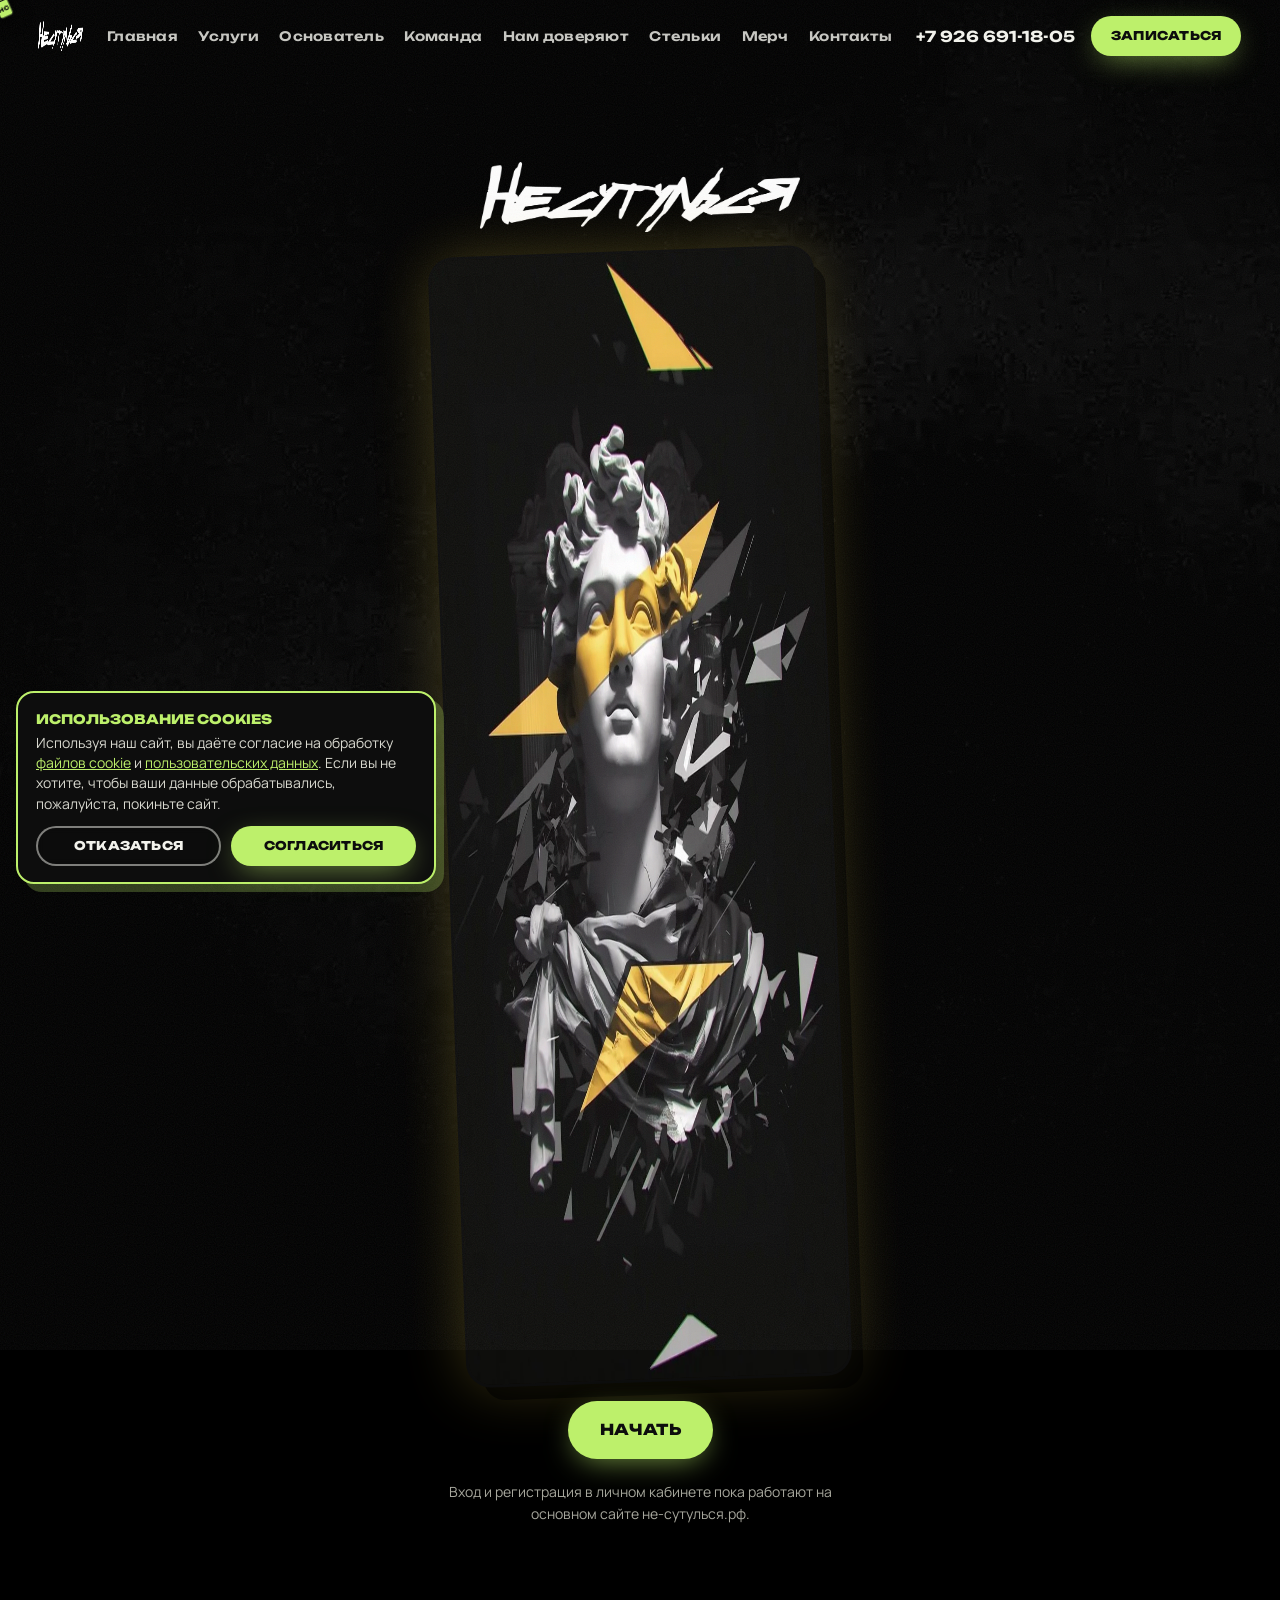
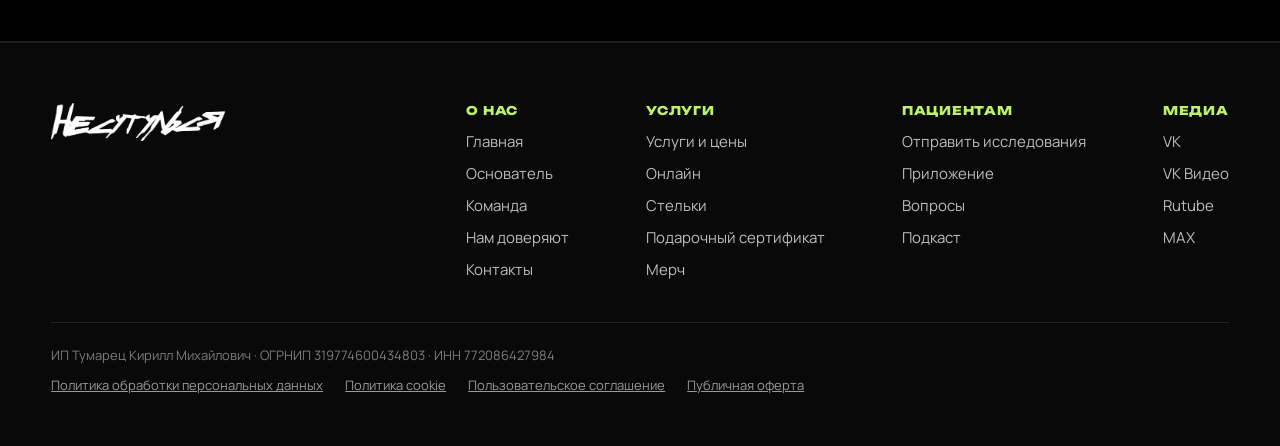
==== application/index.html @ 3bf16eb1 "Многостраничный сайт: услуги, основатель, нам доверяют, стельки, мерч, пациентам, приложение, юр. до" ====
<!doctype html>
<html lang="ru">
<head>
<meta charset="utf-8">
<meta name="viewport" content="width=device-width, initial-scale=1, viewport-fit=cover">
<title>Приложение «НеСутулься»</title>
<meta name="description" content="Приложение и личный кабинет пациента «НеСутулься».">
<meta name="theme-color" content="#0d0d0d">
<link rel="canonical" href="https://usupovsdadm-dotcom.github.io/nesutulsya/application/">
<meta property="og:type" content="website">
<meta property="og:locale" content="ru_RU">
<meta property="og:site_name" content="НеСутулься">
<meta property="og:title" content="Приложение «НеСутулься»">
<meta property="og:description" content="Приложение и личный кабинет пациента «НеСутулься».">
<meta property="og:url" content="https://usupovsdadm-dotcom.github.io/nesutulsya/application/">
<meta property="og:image" content="https://usupovsdadm-dotcom.github.io/nesutulsya/assets/og-image.jpg">
<meta property="og:image:width" content="1200">
<meta property="og:image:height" content="630">
<meta name="twitter:card" content="summary_large_image">
<link rel="icon" href="../assets/favicon.ico" sizes="any">
<link rel="icon" type="image/png" sizes="32x32" href="../assets/favicon-32.png">
<link rel="apple-touch-icon" href="../assets/apple-touch-icon.png">
<link rel="preload" href="../assets/fonts/wetpaint.woff2" as="font" type="font/woff2" crossorigin>
<link rel="preload" href="../assets/fonts/unbounded.woff2" as="font" type="font/woff2" crossorigin>
<link rel="preload" href="../assets/fonts/manrope.woff2" as="font" type="font/woff2" crossorigin>
<link rel="stylesheet" href="../css/style.css?v=3">
</head>
<body>
<a class="skip" href="#main">К содержимому</a>
<canvas id="sprayCursor" class="spray-canvas" aria-hidden="true"></canvas>
<div class="can-cursor" id="canCursor" aria-hidden="true"><svg viewBox="0 0 40 64"><rect x="9" y="16" width="22" height="44" rx="5" fill="#bdf06b" stroke="#0d0d0d" stroke-width="2"/><rect x="13" y="8" width="14" height="10" rx="2" fill="#f2f2ec" stroke="#0d0d0d" stroke-width="2"/><rect x="17" y="2" width="6" height="7" rx="1" fill="#ff2d8a" stroke="#0d0d0d" stroke-width="2"/><path d="M9 34h22" stroke="#0d0d0d" stroke-width="2"/><text x="20" y="50" font-size="9" text-anchor="middle" font-family="Unbounded,sans-serif" font-weight="800" fill="#0d0d0d">НС</text></svg></div>
<div class="progress" aria-hidden="true"><i id="progressBar"></i></div>

<!-- @hdr -->
<header class="hdr" id="hdr">
  <a class="hdr__logo" href="../" aria-label="НеСутулься — на главную"><img src="../assets/img/logo.webp" alt="НеСутулься" width="900" height="197"></a>
  <nav class="hdr__nav" aria-label="Разделы сайта">
    <a href="../">Главная</a><a href="../shop/">Услуги</a><a href="../founder/">Основатель</a><a href="../#team">Команда</a><a href="../friends/">Нам доверяют</a><a href="../orto/">Стельки</a><a href="../store/">Мерч</a><a href="../#contacts">Контакты</a>
  </nav>
  <div class="hdr__right">
    <span class="status" data-status><i></i><span>10:00–21:00 МСК</span></span>
    <a class="hdr__phone" href="tel:+79266911805">+7 926 691-18-05</a>
    <a class="btn btn--sm btn--lime magnetic" href="../#zapis">Записаться</a>
    <button class="burger" id="burger" aria-label="Меню" aria-expanded="false" aria-controls="mnav"><span></span><span></span><span></span></button>
  </div>
</header>

<div class="mnav" id="mnav" aria-hidden="true">
  <nav aria-label="Меню">
    <a href="../">Главная</a><a href="../shop/">Услуги</a><a href="../founder/">Основатель</a><a href="../#team">Команда</a><a href="../friends/">Нам доверяют</a><a href="../orto/">Стельки</a><a href="../store/">Мерч</a><a href="../#contacts">Контакты</a><a href="../#zapis">Запись · 5&nbsp;000&nbsp;₽</a>
  </nav>
  <div class="mnav__foot"><a href="tel:+79266911805">+7 926 691-18-05</a><span data-status class="status"><i></i><span>10:00–21:00 МСК</span></span></div>
</div>
<!-- /@hdr -->

<main id="main">
<section class="phero" id="top" style="min-height:100svh;display:grid;place-items:center">
  <div class="phero__wall" data-speed="0.2" aria-hidden="true"></div>
  <div class="phero__inner appstart">
    <h1 class="sr-only" style="position:absolute;left:-9999px">Приложение «НеСутулься»</h1>
    <img class="appstart__logo reveal" src="../assets/img/logo.webp" alt="НеСутулься" width="900" height="197">
    <div class="appstart__img reveal"><img src="../assets/img/app/start.webp" alt="Приложение «НеСутулься»" width="900" height="1125"></div>
    <a class="btn btn--lime btn--xl magnetic reveal" href="https://xn----itbtfwbfhb5g8a.xn--p1ai/account-1" target="_blank" rel="noopener"><span>НАЧАТЬ</span></a>
    <p class="reveal" style="color:var(--mute);font-size:14px;max-width:420px;margin:0">Вход и регистрация в личном кабинете пока работают на основном сайте не-сутулься.рф.</p>
  </div>
</section>
</main>

<!-- @ftr -->
<footer class="ftr">
  <div class="ftr__top">
    <img class="ftr__logo" src="../assets/img/logo.webp" alt="НеСутулься" width="900" height="197" loading="lazy">
    <nav class="ftr__nav" aria-label="Карта сайта">
      <div><b>О нас</b><a href="../">Главная</a><a href="../founder/">Основатель</a><a href="../#team">Команда</a><a href="../friends/">Нам доверяют</a><a href="../#contacts">Контакты</a></div>
      <div><b>Услуги</b><a href="../shop/">Услуги и цены</a><a href="../shop/#online">Онлайн</a><a href="../orto/">Стельки</a><a href="../shop/#cert">Подарочный сертификат</a><a href="../store/">Мерч</a></div>
      <div><b>Пациентам</b><a href="../patients/">Отправить исследования</a><a href="../application/">Приложение</a><a href="../#faq">Вопросы</a><a href="https://music.yandex.ru/album/21096211/track/100491307" target="_blank" rel="noopener">Подкаст</a></div>
      <div><b>Медиа</b><a href="https://vk.com/nesutulsyamsk" target="_blank" rel="noopener">VK</a><a href="https://vkvideo.ru/@club231053786" target="_blank" rel="noopener">VK Видео</a><a href="https://rutube.ru/channel/27963576/" target="_blank" rel="noopener">Rutube</a><a href="https://max.ru/id772086427984_biz" target="_blank" rel="noopener">MAX</a></div>
    </nav>
  </div>
  <div class="ftr__bottom">
    <p>ИП Тумарец Кирилл Михайлович · ОГРНИП 319774600434803 · ИНН 772086427984</p>
    <p class="ftr__legal"><a href="../privacy/">Политика обработки персональных данных</a><a href="../cookie/">Политика cookie</a><a href="../ps/">Пользовательское соглашение</a><a href="../oferta/">Публичная оферта</a></p>
  </div>
</footer>

<nav class="mbar" aria-label="Быстрые действия">
  <a href="tel:+79266911805"><svg viewBox="0 0 24 24" aria-hidden="true"><path d="M6.6 10.8a15.1 15.1 0 0 0 6.6 6.6l2.2-2.2c.3-.3.7-.4 1-.2 1.1.4 2.3.6 3.6.6.6 0 1 .4 1 1V20c0 .6-.4 1-1 1A17 17 0 0 1 3 4c0-.6.4-1 1-1h3.5c.6 0 1 .4 1 1 0 1.3.2 2.5.6 3.6.1.3 0 .7-.2 1z"/></svg>Позвонить</a>
  <a href="../#zapis" class="mbar__main">Записаться</a>
  <a href="https://vk.com/nesutulsyamsk" target="_blank" rel="noopener"><svg aria-hidden="true" viewBox="0 0 24 24"><path d="M12.8 17.5C6.6 17.5 3.1 13.3 3 6.3h3.1c.1 5.1 2.3 7.3 4.1 7.7V6.3h2.9v4.4c1.8-.2 3.6-2.2 4.3-4.4h2.9c-.5 2.7-2.5 4.7-3.9 5.5 1.4.7 3.7 2.4 4.5 5.7h-3.2c-.7-2.2-2.4-3.9-4.6-4.1v4.1h-.3z"/></svg>Написать</a>
</nav>

<div class="cookie" id="cookie" role="dialog" aria-label="Использование cookies" hidden>
  <b>Использование cookies</b>
  <p>Используя наш сайт, вы даёте согласие на обработку <a href="../cookie/">файлов cookie</a> и <a href="../privacy/">пользовательских данных</a>. Если вы не хотите, чтобы ваши данные обрабатывались, пожалуйста, покиньте сайт.</p>
  <div class="cookie__btns"><button class="btn btn--ghost" type="button" data-cookie="no">Отказаться</button><button class="btn btn--lime" type="button" data-cookie="yes"><span>Согласиться</span></button></div>
</div>

<div class="lightbox" id="lightbox" hidden><button class="lightbox__x" aria-label="Закрыть">×</button><img alt=""></div>
<!-- /@ftr -->

<script src="../js/main.js?v=3" defer></script>
</body>
</html>
---- css/style.css ----
/* ===== НеСутулься — graffiti / street-art ===== */
@font-face{font-family:"Spray";src:url(../assets/fonts/spray.woff2) format("woff2");font-display:swap}
@font-face{font-family:"WetPaint";src:url(../assets/fonts/wetpaint.woff2) format("woff2");font-display:swap}
@font-face{font-family:"Glitch";src:url(../assets/fonts/glitch.woff2) format("woff2");font-display:swap}
@font-face{font-family:"MonoOne";src:url(../assets/fonts/monoone.woff2) format("woff2");font-display:swap}
@font-face{font-family:"Caveat";src:url(../assets/fonts/caveat.woff2) format("woff2");font-weight:400 700;font-display:swap}
@font-face{font-family:"Unbounded";src:url(../assets/fonts/unbounded.woff2) format("woff2");font-weight:200 900;font-display:swap}
@font-face{font-family:"Manrope";src:url(../assets/fonts/manrope.woff2) format("woff2");font-weight:200 800;font-display:swap}

:root{
  --bg:#0d0d0d;--bg2:#141414;--ink:#f2f2ec;--mute:#a7a79d;
  --lime:#bdf06b;--salad:#bee2aa;--pink:#ff2d8a;--yellow:#ffe14d;--cyan:#38f5ff;
  --hdr:72px;--r:14px;
  --ease:cubic-bezier(.2,.8,.2,1);--spring:cubic-bezier(.34,1.56,.64,1);
}
*,*::before,*::after{box-sizing:border-box}
html{scroll-behavior:smooth;-webkit-text-size-adjust:100%}
body{margin:0;background:var(--bg);color:var(--ink);font:400 17px/1.6 Manrope,system-ui,sans-serif;overflow-x:hidden;-webkit-font-smoothing:antialiased}
body.is-loading{overflow:hidden}
img,video,svg{display:block;max-width:100%}
a{color:inherit}
button{font:inherit;color:inherit}
::selection{background:var(--lime);color:#000}
.skip{position:absolute;left:-999px;top:8px;z-index:200;background:var(--lime);color:#000;padding:8px 14px;border-radius:8px}
.skip:focus{left:8px}
:focus-visible{outline:3px solid var(--pink);outline-offset:3px}
main,footer{position:relative}
/* grain overlay */
body::after{content:"";position:fixed;inset:-50%;z-index:90;pointer-events:none;opacity:.07;
  background-image:url("data:image/svg+xml,%3Csvg xmlns='http://www.w3.org/2000/svg' width='160' height='160'%3E%3Cfilter id='n'%3E%3CfeTurbulence type='fractalNoise' baseFrequency='.9' numOctaves='2' stitchTiles='stitch'/%3E%3C/filter%3E%3Crect width='100%25' height='100%25' filter='url(%23n)'/%3E%3C/svg%3E");
  animation:grain 1s steps(4) infinite}
@keyframes grain{0%{transform:translate(0,0)}25%{transform:translate(-3%,2%)}50%{transform:translate(2%,-3%)}75%{transform:translate(-2%,-1%)}100%{transform:translate(1%,3%)}}

/* ===== PRELOADER ===== */
.preloader{position:fixed;inset:0;z-index:300;background:#0a0a0a url(../assets/tex/concrete.webp) center/cover;display:grid;place-items:center;
  clip-path:polygon(0 0,100% 0,100% 100%,0 100%);transition:clip-path 1s var(--ease)}
.preloader::before{content:"";position:absolute;inset:0;background:rgba(0,0,0,.55)}
.preloader__logo{position:relative;width:min(640px,82vw);height:auto;overflow:visible;filter:drop-shadow(0 0 18px rgba(189,240,107,.45))}
#sprayPath{stroke-dasharray:1;stroke-dashoffset:1;animation:sprayDraw 1.5s .25s cubic-bezier(.6,.1,.4,1) forwards}
@keyframes sprayDraw{to{stroke-dashoffset:0}}
.preloader__fx{position:absolute;inset:0;width:100%;height:100%}
.preloader__hint{position:absolute;bottom:12vh;left:0;right:0;text-align:center;font:600 22px Caveat,cursive;color:var(--lime);opacity:.8;letter-spacing:.04em}
.preloader.is-done{clip-path:polygon(0 0,100% 0,100% 0,0 0);pointer-events:none}
.preloader.is-done .preloader__logo{transform:translateY(-30px);opacity:0;transition:.5s}

/* ===== CURSOR ===== */
.spray-canvas{position:fixed;inset:0;width:100vw;height:100vh;pointer-events:none;z-index:80;display:none}
.can-cursor{position:fixed;left:0;top:0;width:26px;height:42px;z-index:260;pointer-events:none;display:none;transform:translate(-50%,-50%);transition:transform .15s var(--ease)}
.can-cursor svg{width:100%;height:100%;transform:rotate(-24deg);filter:drop-shadow(0 4px 8px rgba(0,0,0,.6))}
.has-spray .spray-canvas,.has-spray .can-cursor{display:block}
.has-spray,.has-spray a,.has-spray button,.has-spray summary,.has-spray label{cursor:none}
.has-spray input,.has-spray textarea{cursor:text}
.can-cursor.is-hover svg{transform:rotate(-24deg) scale(1.35)}
.can-cursor.is-down svg{transform:rotate(-10deg) scale(.9)}

/* progress */
.progress{position:fixed;left:0;right:0;top:0;height:4px;z-index:120;pointer-events:none}
.progress i{display:block;height:100%;width:100%;transform-origin:0 50%;transform:scaleX(0);background:linear-gradient(90deg,var(--lime),var(--yellow),var(--pink));box-shadow:0 0 12px var(--lime)}

/* ===== HEADER ===== */
.hdr{position:fixed;left:0;right:0;top:0;z-index:110;height:var(--hdr);display:flex;align-items:center;gap:24px;padding:0 clamp(16px,3vw,40px);transition:background .35s,backdrop-filter .35s,transform .4s var(--ease)}
.hdr.is-scrolled{background:rgba(10,10,10,.78);backdrop-filter:blur(12px);-webkit-backdrop-filter:blur(12px);box-shadow:0 1px 0 rgba(189,240,107,.18)}
.hdr.is-hidden{transform:translateY(-100%)}
.hdr__logo img{height:30px;width:auto}
.hdr__nav{display:flex;gap:clamp(12px,1.6vw,26px);margin:0 auto;font:600 13px Unbounded,sans-serif;letter-spacing:.02em}
.hdr__nav a{text-decoration:none;opacity:.82;position:relative;padding:6px 0;white-space:nowrap}
.hdr__nav a::after{content:"";position:absolute;left:0;right:0;bottom:0;height:3px;background:var(--lime);border-radius:3px;transform:scaleX(0);transform-origin:left;transition:transform .35s var(--ease)}
.hdr__nav a:hover{opacity:1}.hdr__nav a:hover::after{transform:scaleX(1)}
.hdr__right{display:flex;align-items:center;gap:16px;margin-left:auto}
.hdr__phone{font:700 15px Unbounded,sans-serif;text-decoration:none;white-space:nowrap}
.status{display:inline-flex;align-items:center;gap:7px;font:500 12px Manrope,sans-serif;color:var(--mute);white-space:nowrap}
.status i{width:8px;height:8px;border-radius:50%;background:#666;flex:none}
.status.is-open{color:var(--lime)}
.status.is-open i{background:var(--lime);box-shadow:0 0 0 0 rgba(189,240,107,.7);animation:pulse 1.8s infinite}
@keyframes pulse{70%{box-shadow:0 0 0 9px rgba(189,240,107,0)}100%{box-shadow:0 0 0 0 rgba(189,240,107,0)}}
.burger{display:none;width:46px;height:46px;border:0;background:var(--lime);border-radius:12px;position:relative;z-index:2;padding:0}
.burger span{position:absolute;left:12px;right:12px;height:3px;background:#0d0d0d;border-radius:2px;transition:.35s var(--ease)}
.burger span:nth-child(1){top:15px}.burger span:nth-child(2){top:22px}.burger span:nth-child(3){top:29px}
.burger[aria-expanded="true"] span:nth-child(1){top:22px;transform:rotate(45deg)}
.burger[aria-expanded="true"] span:nth-child(2){opacity:0}
.burger[aria-expanded="true"] span:nth-child(3){top:22px;transform:rotate(-45deg)}
.mnav{position:fixed;inset:0;z-index:105;background:var(--lime) url(../assets/tex/concrete.webp) center/cover;background-blend-mode:multiply;color:#0d0d0d;
  clip-path:circle(0 at calc(100% - 40px) 36px);transition:clip-path .7s var(--ease);display:flex;flex-direction:column;justify-content:center;padding:90px 28px 40px;visibility:hidden}
.mnav.is-open{clip-path:circle(150% at calc(100% - 40px) 36px);visibility:visible}
.mnav nav{display:flex;flex-direction:column;gap:6px}
.mnav nav a{font:400 clamp(30px,9vw,46px)/1.15 WetPaint,sans-serif;text-decoration:none;opacity:0;transform:translateX(-30px);transition:.5s var(--ease)}
.mnav.is-open nav a{opacity:1;transform:none}
.mnav.is-open nav a:nth-child(2){transition-delay:.05s}.mnav.is-open nav a:nth-child(3){transition-delay:.1s}.mnav.is-open nav a:nth-child(4){transition-delay:.15s}.mnav.is-open nav a:nth-child(5){transition-delay:.2s}.mnav.is-open nav a:nth-child(6){transition-delay:.25s}.mnav.is-open nav a:nth-child(7){transition-delay:.3s}.mnav.is-open nav a:nth-child(8){transition-delay:.35s}
.mnav__foot{margin-top:28px;display:flex;flex-direction:column;gap:8px;font:700 20px Unbounded,sans-serif}
.mnav__foot a{text-decoration:none}
.mnav .status{color:#0d0d0d}.mnav .status.is-open i{background:#0d0d0d}

/* ===== BUTTONS ===== */
.btn{--bx:0px;--by:0px;position:relative;display:inline-flex;align-items:center;justify-content:center;gap:10px;min-height:48px;padding:12px 24px;border-radius:999px;border:2px solid transparent;
  font:800 14px/1.1 Unbounded,sans-serif;letter-spacing:.02em;text-transform:uppercase;text-decoration:none;cursor:pointer;
  transform:translate(var(--bx),var(--by));transition:transform .25s var(--ease),background .25s,color .25s,box-shadow .25s;isolation:isolate;overflow:hidden;will-change:transform}
.btn span{position:relative;z-index:1}
.btn--lime{background:var(--lime);color:#0d0d0d;box-shadow:0 0 0 0 rgba(189,240,107,.5),0 8px 30px -8px rgba(189,240,107,.65)}
.btn--lime::before{content:"";position:absolute;inset:-2px;z-index:0;background:var(--yellow);clip-path:circle(0 at var(--mx,50%) var(--my,50%));transition:clip-path .5s var(--ease)}
.btn--lime:hover::before{clip-path:circle(140% at var(--mx,50%) var(--my,50%))}
.btn--lime:hover{box-shadow:0 0 0 6px rgba(189,240,107,.18),0 10px 40px -6px rgba(255,225,77,.6)}
.btn--ghost{border-color:rgba(242,242,236,.5);color:var(--ink);background:rgba(13,13,13,.35);backdrop-filter:blur(4px)}
.btn--ghost:hover{border-color:var(--pink);color:#fff;box-shadow:0 0 22px -4px var(--pink)}
.btn--black{background:#0d0d0d;color:var(--lime)}
.btn--black:hover{background:#000;color:var(--yellow);box-shadow:0 10px 30px -10px #000}
.btn--sm{min-height:40px;padding:8px 18px;font-size:12px}
.btn--xl{min-height:58px;padding:16px 30px;font-size:15px}
.btn--block{width:100%}

/* ===== TAPE / STICKERS / COMMON ===== */
.tape{position:absolute;width:110px;height:30px;background:rgba(255,240,180,.55);backdrop-filter:blur(1px);box-shadow:0 1px 2px rgba(0,0,0,.25);z-index:3;
  -webkit-mask:linear-gradient(90deg,transparent 0 3px,#000 3px calc(100% - 3px),transparent 0),repeating-linear-gradient(0deg,#000 0 3px,transparent 3px 5px);-webkit-mask-composite:source-over;
  clip-path:polygon(2% 10%,8% 0,15% 12%,25% 2%,40% 10%,55% 0,70% 10%,85% 2%,98% 12%,100% 90%,92% 100%,80% 88%,65% 100%,50% 90%,35% 100%,20% 90%,8% 100%,0 88%)}
.tape--tl{top:-12px;left:-22px;transform:rotate(-32deg)}
.tape--t{top:-14px;left:50%;transform:translateX(-50%) rotate(-3deg)}
.tape--br{bottom:-12px;right:-22px;transform:rotate(-32deg)}
.label-tape{display:inline-block;margin:0 0 18px;padding:7px 16px;background:var(--yellow);color:#0d0d0d;font:400 12px MonoOne,monospace;letter-spacing:.04em;transform:rotate(-2deg);box-shadow:4px 4px 0 #000}
.splat{position:absolute;width:520px;height:520px;pointer-events:none;-webkit-mask:url(../assets/tex/splat1.webp) center/contain no-repeat;mask:url(../assets/tex/splat1.webp) center/contain no-repeat;opacity:.22}
.splat--1{background:var(--lime);right:-120px;top:8%}
.splat--2{background:var(--pink);left:-160px;bottom:6%;width:420px;height:420px;-webkit-mask-image:url(../assets/tex/splat2.webp);mask-image:url(../assets/tex/splat2.webp);opacity:.16}

/* ===== SECTIONS ===== */
.sec{position:relative;padding:clamp(80px,10vw,140px) clamp(16px,4vw,56px);overflow:hidden}
.sec--concrete{background:#121212 url(../assets/tex/concrete.webp) center/cover}
.sec--concrete::before{content:"";position:absolute;inset:0;background:radial-gradient(ellipse at 50% 0,rgba(0,0,0,0) 0,rgba(0,0,0,.55) 80%);pointer-events:none}
.sec--brick{background:#121010 url(../assets/tex/brick.webp) center/700px auto}
.sec--brick::before{content:"";position:absolute;inset:0;background:linear-gradient(180deg,rgba(10,10,10,.75),rgba(10,10,10,.55) 40%,rgba(10,10,10,.8));pointer-events:none}
.sec--dark{background:#0f0f0f}
.sec>*{position:relative}
.tear{position:absolute!important;left:0;width:100%;height:46px;top:-1px;z-index:4;pointer-events:none}
.tear--b{top:auto;bottom:-1px}
.sec-head{text-align:center;margin:0 auto clamp(40px,6vw,70px);max-width:980px}
.sec-sub{color:var(--mute);font-size:clamp(16px,1.4vw,19px);margin:16px auto 0;max-width:640px}
.spray-title{font:400 clamp(44px,8vw,118px)/.95 WetPaint,Unbounded,sans-serif;margin:0;color:var(--lime);letter-spacing:.01em;text-shadow:0 0 30px rgba(189,240,107,.25);position:relative;word-break:break-word}
.spray-title--dark{color:#0d0d0d;text-shadow:none}
.spray-title .ch{display:inline-block;opacity:0;filter:blur(14px);transform:scale(1.6) translateY(-10px);transition:opacity .5s,filter .6s,transform .6s var(--spring);transition-delay:calc(var(--i)*38ms)}
.spray-title.in .ch{opacity:1;filter:none;transform:none}
.spray-title .ch--sp{width:.28em}
.scrib{width:min(320px,60%);height:22px;margin:6px auto 0;overflow:visible}
.scrib path{fill:none;stroke:var(--pink);stroke-width:5;stroke-linecap:round;stroke-dasharray:1;stroke-dashoffset:1;transition:stroke-dashoffset 1.2s .5s var(--ease)}
.sec-head.in .scrib path{stroke-dashoffset:0}
.reveal{opacity:0;transform:translateY(34px) rotate(var(--r,0deg));transition:opacity .8s var(--ease),transform .9s var(--ease);transition-delay:var(--d,0ms)}
.reveal.in{opacity:1;transform:translateY(0) rotate(var(--r,0deg))}

/* glitch */
.glitch{position:relative}
.glitch::before,.glitch::after{content:attr(data-text);position:absolute;inset:0;pointer-events:none;opacity:0;font:inherit;letter-spacing:inherit}
.glitch::before{color:var(--pink);transform:translate(-4px,0);mix-blend-mode:screen}
.glitch::after{color:var(--cyan);transform:translate(4px,0);mix-blend-mode:screen}
.glitch.is-glitch::before{opacity:.9;animation:gl1 .45s steps(2) 1}
.glitch.is-glitch::after{opacity:.9;animation:gl2 .45s steps(2) 1}
@keyframes gl1{0%{clip-path:inset(10% 0 70% 0);transform:translate(-6px,-2px)}25%{clip-path:inset(60% 0 10% 0);transform:translate(5px,1px)}50%{clip-path:inset(30% 0 45% 0);transform:translate(-3px,2px)}75%{clip-path:inset(80% 0 2% 0);transform:translate(4px,-1px)}100%{clip-path:inset(0 0 100% 0)}}
@keyframes gl2{0%{clip-path:inset(70% 0 5% 0);transform:translate(6px,2px)}25%{clip-path:inset(15% 0 60% 0);transform:translate(-5px,-1px)}50%{clip-path:inset(45% 0 30% 0);transform:translate(3px,-2px)}75%{clip-path:inset(5% 0 85% 0);transform:translate(-4px,1px)}100%{clip-path:inset(100% 0 0 0)}}
.spray-title.glitch::before,.spray-title.glitch::after{text-shadow:none}

/* ===== HERO ===== */
.hero{position:relative;min-height:100svh;padding:calc(var(--hdr) + 28px) clamp(16px,4vw,56px) 150px;overflow:hidden;background:#0b0b0b}
.hero__wall{position:absolute;inset:-12% 0 -12%;background:url(../assets/tex/concrete.webp) center/cover;filter:brightness(1.15) contrast(1.1)}
.hero__wall::after{content:"";position:absolute;inset:0;background:radial-gradient(ellipse 80% 70% at 70% 45%,rgba(0,0,0,0),rgba(0,0,0,.7)),linear-gradient(180deg,rgba(0,0,0,.4),rgba(0,0,0,0) 30%,rgba(0,0,0,.6))}
.hero__tags{position:absolute;inset:0;pointer-events:none;font-family:Caveat,cursive;color:rgba(242,242,236,.045);font-weight:700}
.hero__tags span{position:absolute;white-space:nowrap}
.hero__tags span:nth-child(1){font-size:260px;left:4%;top:18%;transform:rotate(-12deg)}
.hero__tags span:nth-child(2){font-size:120px;right:30%;top:6%;transform:rotate(8deg);color:rgba(255,45,138,.07)}
.hero__tags span:nth-child(3){font-size:150px;left:44%;bottom:8%;transform:rotate(-4deg);color:rgba(189,240,107,.045)}
.hero__inner{position:relative;z-index:2;max-width:1320px;margin:0 auto;display:grid;grid-template-columns:minmax(0,1.12fr) minmax(0,.88fr);gap:20px;align-items:center;min-height:calc(100svh - var(--hdr) - 180px)}
.mega{font:400 clamp(64px,9.2vw,150px)/.86 Spray,Unbounded,sans-serif;letter-spacing:-.01em;margin:0 0 18px;display:flex;flex-wrap:wrap;gap:0 .18em;position:relative}
.mega__ne{color:var(--ink)}
.mega__s{color:var(--lime);text-shadow:0 0 40px rgba(189,240,107,.35)}
.mega::before,.mega::after{display:flex;gap:0 .18em;flex-wrap:wrap}
.mega>span{display:inline-block;clip-path:inset(0 100% 0 0);transition:clip-path 1.1s cubic-bezier(.7,0,.2,1)}
.mega>span.mega__s{transition-delay:.25s}
.is-ready .mega>span{clip-path:inset(-20% -5% -20% 0)}
.hero__h1{font:700 clamp(22px,2.4vw,36px)/1.2 Unbounded,sans-serif;margin:0 0 14px;max-width:720px;letter-spacing:-.01em}
.hero__h1 em{font-style:normal;color:#0d0d0d;background:var(--lime);padding:0 .2em;box-decoration-break:clone;-webkit-box-decoration-break:clone;border-radius:4px}
.typer{font:700 clamp(20px,2vw,28px) Caveat,cursive;color:var(--yellow);margin:0 0 24px;min-height:1.4em}
.typer b{color:var(--ink);font-weight:700}
.typer__c{animation:blink .8s steps(1) infinite;color:var(--pink)}
@keyframes blink{50%{opacity:0}}
.offer{display:flex;gap:22px;align-items:center;max-width:640px;padding:18px 22px;border:2px dashed rgba(189,240,107,.5);border-radius:18px;background:rgba(10,10,10,.55);backdrop-filter:blur(6px);margin-bottom:26px}
.offer__price{flex:none;text-align:center;padding-right:22px;border-right:2px dashed rgba(189,240,107,.35)}
.offer__price small{display:block;font:600 11px Unbounded,sans-serif;text-transform:uppercase;color:var(--mute);letter-spacing:.08em}
.offer__price strong{display:block;font:400 40px/1 Spray,sans-serif;color:var(--lime);white-space:nowrap}
.offer ul{margin:0;padding:0;list-style:none;font-size:15px;line-height:1.45}
.offer li{padding-left:22px;position:relative}
.offer li::before{content:"✓";position:absolute;left:0;color:var(--lime);font-weight:800}
.hero__cta{display:flex;gap:14px;flex-wrap:wrap}
.hero__art{position:relative;height:min(76vh,700px);min-height:520px}
.hero__blob{position:absolute;left:8%;right:0;top:6%;bottom:4%;background:var(--lime);-webkit-mask:url(../assets/tex/splat3.webp) center/120% no-repeat;mask:url(../assets/tex/splat3.webp) center/120% no-repeat;opacity:.9;filter:drop-shadow(0 0 40px rgba(189,240,107,.4));transform:scale(.2) rotate(-40deg);transition:transform 1.2s var(--spring) .3s}
.is-ready .hero__blob{transform:scale(1) rotate(0)}
.hero__poster{position:absolute;margin:0;left:0;right:0;bottom:3%;top:5%;display:flex;align-items:center;justify-content:center}
.hero__frame{position:relative;display:block;box-sizing:border-box;height:100%;aspect-ratio:1080/1666;max-width:88%;background:#f3f0e4;padding:9px;rotate:-2.5deg;box-shadow:0 0 0 3px #0d0d0d,16px 18px 0 rgba(0,0,0,.6),0 0 60px rgba(189,240,107,.28);opacity:0;transform:translateY(40px) scale(.96);transition:opacity 1s .5s,transform 1.2s var(--ease) .5s,rotate .5s var(--spring)}
.hero__frame img{display:block;width:100%;height:100%;object-fit:cover;object-position:50% 20%;filter:contrast(1.04) saturate(1.05)}
.hero__frame::before,.hero__frame::after{content:"";position:absolute;z-index:2;width:96px;height:28px;top:-12px;background:rgba(189,240,107,.78);box-shadow:0 2px 0 rgba(0,0,0,.25);pointer-events:none}
.hero__frame::before{left:-22px;transform:rotate(-38deg)}
.hero__frame::after{right:-22px;top:auto;bottom:-10px;transform:rotate(-38deg);background:rgba(255,45,138,.7)}
.is-ready .hero__frame{opacity:1;transform:none}
.hero__frame:hover{rotate:0deg}
.hero__poster figcaption{position:absolute;left:-6%;bottom:12%;background:#0d0d0d;color:var(--ink);border:2px solid var(--lime);padding:10px 16px;font:600 12px Unbounded,sans-serif;text-transform:uppercase;letter-spacing:.04em;transform:rotate(-4deg);box-shadow:6px 6px 0 var(--pink)}
.hero__poster figcaption b{display:block;font:400 26px/1 Caveat,cursive;color:var(--lime);text-transform:none;letter-spacing:0;margin-bottom:2px}
.tv{position:absolute;right:-2%;top:2%;width:44%;aspect-ratio:16/9;border:6px solid #0d0d0d;outline:2px solid var(--yellow);border-radius:14px;overflow:hidden;transform:rotate(5deg);box-shadow:10px 12px 0 rgba(0,0,0,.55);background:#111;z-index:3}
.tv__v{width:100%;height:100%;object-fit:cover;filter:saturate(1.1) contrast(1.05)}
.tv::after{content:"";position:absolute;inset:0;background:repeating-linear-gradient(0deg,rgba(0,0,0,.18) 0 2px,transparent 2px 4px);pointer-events:none}
.tv__rec{position:absolute;left:10px;top:8px;font:700 11px Unbounded,sans-serif;color:#ff3b3b;animation:blink 1.2s steps(1) infinite;z-index:2}
.sticker{position:absolute;z-index:5;border:0;cursor:grab;touch-action:none;user-select:none;-webkit-user-select:none;padding:0;
  transform:translate(var(--x,0px),var(--y,0px)) rotate(var(--rot,0deg)) scale(var(--s,1));will-change:transform;filter:drop-shadow(4px 6px 0 rgba(0,0,0,.55))}
.sticker:active{cursor:grabbing}
.sticker--price{left:-4%;top:34%;width:132px;height:132px;border-radius:50%;background:var(--yellow);color:#0d0d0d;display:flex;flex-direction:column;align-items:center;justify-content:center;--rot:-12deg;
  clip-path:polygon(50% 0,61% 9%,75% 4%,80% 18%,95% 21%,92% 36%,100% 50%,92% 64%,95% 79%,80% 82%,75% 96%,61% 91%,50% 100%,39% 91%,25% 96%,20% 82%,5% 79%,8% 64%,0 50%,8% 36%,5% 21%,20% 18%,25% 4%,39% 9%)}
.sticker--price b{font:400 28px/1 Spray,sans-serif}
.sticker--price small{font:700 10px/1.15 Unbounded,sans-serif;text-transform:uppercase;text-align:center;margin-top:4px}
.sticker--round{right:2%;bottom:20%;width:118px;height:118px;border-radius:50%;background:var(--pink);color:#fff;font:400 13px/1.1 MonoOne,monospace;--rot:10deg;border:3px dashed rgba(255,255,255,.7)}
.sticker--note{left:4%;top:4%;padding:12px 16px;background:#f3f0e4;color:#0d0d0d;font:700 22px/1 Caveat,cursive;--rot:-6deg;border-radius:2px}
.sticker.slap{animation:slap .7s var(--spring) both}
@keyframes slap{0%{scale:2.2;opacity:0}60%{scale:.92;opacity:1}100%{scale:1}}

/* caution tapes */
.ctape{position:absolute;left:-5%;right:-5%;height:52px;overflow:hidden;z-index:6;display:flex;align-items:center;box-shadow:0 10px 30px rgba(0,0,0,.5)}
.ctape--y{background:var(--yellow);color:#0d0d0d;bottom:62px;transform:rotate(-2.6deg)}
.ctape--g{background:var(--lime);color:#0d0d0d;bottom:40px;transform:rotate(2deg);z-index:5}
.ctape::before,.ctape::after{content:"";position:absolute;left:0;right:0;height:7px;background:repeating-linear-gradient(-45deg,#0d0d0d 0 12px,transparent 12px 24px)}
.ctape::before{top:0}.ctape::after{bottom:0}
.ctape__track{display:flex;white-space:nowrap;animation:marquee 38s linear infinite;will-change:transform}
.ctape--g .ctape__track{animation-direction:reverse;animation-duration:46s}
.ctape__track span{font:400 17px MonoOne,monospace;letter-spacing:.06em;padding-right:0}
@keyframes marquee{to{transform:translateX(-50%)}}
.tape-band{position:relative;z-index:7;overflow:hidden;padding:26px 0;margin:-52px 0}
.ctape--rev{position:relative;left:auto;right:auto;bottom:auto;margin:0 -2%;transform:rotate(-1.6deg)}
.ctape--rev .ctape__track{animation-direction:reverse}

/* ===== PROBLEMS ===== */
.pgrid{display:grid;grid-template-columns:repeat(3,1fr);gap:clamp(18px,2.4vw,34px);max-width:1240px;margin:0 auto;perspective:1200px}
.pcard{position:relative;background:var(--salad);color:#0d0d0d;border-radius:6px;padding:30px 26px 22px;box-shadow:8px 10px 0 rgba(0,0,0,.6);transform-style:preserve-3d}
.pcard:nth-child(3n+2){background:#f3f0e4}
.pcard:nth-child(3n){background:var(--lime)}
.pcard__num{font:400 64px/1 MonoOne,monospace;color:transparent;-webkit-text-stroke:2px #0d0d0d;position:absolute;right:16px;top:10px;opacity:.28}
.pcard__t{font:800 22px/1.15 Unbounded,sans-serif;margin:0 0 12px;max-width:80%;text-transform:uppercase}
.pcard__lead{margin:0 0 12px;font-weight:600;font-size:16px;line-height:1.45}
.pcard__more summary{list-style:none;cursor:pointer;display:inline-flex;align-items:center;gap:8px;font:800 12px Unbounded,sans-serif;text-transform:uppercase;letter-spacing:.04em;border-bottom:2px solid #0d0d0d;padding-bottom:2px}
.pcard__more summary::-webkit-details-marker{display:none}
.pcard__more summary::after{content:"+";font-size:18px;line-height:1;transition:transform .3s}
.pcard__more[open] summary::after{transform:rotate(45deg)}
.pcard__more p{margin:12px 0 0;font-size:15px;line-height:1.5}
.tilt{--rx:0deg;--ry:0deg;transition:transform .5s var(--ease),box-shadow .3s,opacity .8s var(--ease)}
.tilt.in{transform:perspective(900px) rotateX(var(--rx)) rotateY(var(--ry)) rotate(var(--r,0deg))}
.tilt.is-tilting{transition:transform .08s linear,box-shadow .3s}
.tilt::after{content:"";position:absolute;inset:0;border-radius:inherit;pointer-events:none;background:radial-gradient(circle at var(--gx,50%) var(--gy,50%),rgba(255,255,255,.35),transparent 50%);opacity:0;transition:opacity .3s}
.tilt.is-tilting::after{opacity:1}

/* ===== STATS ===== */
.stats{display:grid;grid-template-columns:repeat(4,1fr);background:#0d0d0d;border-top:2px solid #222;border-bottom:2px solid #222}
.stat{padding:38px 24px;border-right:2px dashed #2a2a2a;text-align:center}
.stat:last-child{border-right:0}
.stat b{display:block;font:400 clamp(36px,4vw,58px)/1 Spray,sans-serif;color:var(--lime);margin-bottom:8px;white-space:nowrap}
.stat:nth-child(2) b{color:var(--yellow)}.stat:nth-child(3) b{color:var(--pink)}
.stat>span{color:var(--mute);font-size:14px}

/* ===== STEPS ===== */
.steps-wrap{position:relative;max-width:980px;margin:0 auto}
.spray-line{position:absolute;left:50%;top:0;bottom:0;width:40px;height:100%;transform:translateX(-50%);overflow:visible}
.spray-line path{fill:none;stroke:var(--lime);stroke-width:7;stroke-linecap:round;stroke-dasharray:1;stroke-dashoffset:1;filter:drop-shadow(0 0 8px rgba(189,240,107,.8))}
.steps{list-style:none;margin:0;padding:0;display:flex;flex-direction:column;gap:clamp(30px,5vw,60px)}
.step{display:flex;gap:26px;align-items:flex-start;width:calc(50% - 40px);position:relative}
.step:nth-child(odd){align-self:flex-start;flex-direction:row-reverse;text-align:right}
.step:nth-child(even){align-self:flex-end}
.step__num{flex:none;font:400 clamp(60px,7vw,96px)/.8 Spray,sans-serif;color:transparent;-webkit-text-stroke:2px var(--lime)}
.step:nth-child(2) .step__num{-webkit-text-stroke-color:var(--yellow)}.step:nth-child(3) .step__num{-webkit-text-stroke-color:var(--pink)}.step:nth-child(4) .step__num{-webkit-text-stroke-color:var(--cyan)}
.step__body{background:rgba(13,13,13,.82);border:2px solid #2a2a2a;border-radius:16px;padding:22px 24px;backdrop-filter:blur(4px)}
.step h3{font:800 20px Unbounded,sans-serif;margin:0 0 8px;text-transform:uppercase;color:var(--ink)}
.step p{margin:0;color:#cfcfc6;font-size:15.5px}
.step::before{content:"";position:absolute;top:26px;width:18px;height:18px;border-radius:50%;background:var(--lime);box-shadow:0 0 0 6px rgba(189,240,107,.2),0 0 20px var(--lime)}
.step:nth-child(odd)::before{right:-49px}.step:nth-child(even)::before{left:-49px}

/* ===== ZAPIS ===== */
.zapis{position:relative;background:var(--lime);color:#0d0d0d;padding:clamp(90px,11vw,150px) clamp(16px,4vw,56px);overflow:hidden}
.zapis__paint{position:absolute;inset:0;background:#0d0d0d;z-index:0;clip-path:polygon(0 0,100% 0,100% 100%,0 100%);transition:clip-path 1.2s cubic-bezier(.7,0,.2,1)}
.zapis.in .zapis__paint{clip-path:polygon(0 0,100% 0,100% 0,0 0)}
.zapis::before{content:"";position:absolute;inset:0;background:url(../assets/tex/concrete.webp) center/cover;mix-blend-mode:multiply;opacity:0;pointer-events:none}
.zapis__inner{position:relative;z-index:1;max-width:1240px;margin:0 auto;display:grid;grid-template-columns:1fr 1fr;gap:clamp(30px,5vw,80px);align-items:center}
.zapis .spray-title{font-size:clamp(46px,6.4vw,96px);text-align:left}
.pricetag{display:inline-block;margin:22px 0 18px;background:#0d0d0d;color:var(--lime);padding:10px 26px;transform:rotate(-3deg);box-shadow:8px 8px 0 var(--pink)}
.pricetag span{font:400 clamp(48px,6vw,80px)/1 Spray,sans-serif}
.checks{list-style:none;margin:0 0 20px;padding:0;display:grid;gap:10px;font-weight:700;font-size:17px}
.checks li{padding-left:36px;position:relative;line-height:1.4}
.checks li::before{content:"";position:absolute;left:0;top:1px;width:24px;height:24px;border-radius:50%;background:#0d0d0d url("data:image/svg+xml,%3Csvg xmlns='http://www.w3.org/2000/svg' viewBox='0 0 24 24'%3E%3Cpath d='M6 12.5l4 4 8-9' fill='none' stroke='%23bdf06b' stroke-width='3' stroke-linecap='round'/%3E%3C/svg%3E") center/16px no-repeat}
.zapis__notes{border-top:2px dashed rgba(0,0,0,.35);padding-top:14px}
.zapis__notes p{margin:0 0 6px;font-size:15.5px}
.form{position:relative;background:#0d0d0d;color:var(--ink);border-radius:22px;padding:clamp(26px,3.5vw,42px);box-shadow:14px 16px 0 rgba(0,0,0,.35);--r:1.5deg}
.form__t{font:400 clamp(30px,3vw,42px)/1 WetPaint,sans-serif;color:var(--lime);margin:0 0 22px}
.field{display:block;margin-bottom:16px}
.field span{display:block;font:700 12px Unbounded,sans-serif;text-transform:uppercase;letter-spacing:.06em;color:var(--mute);margin-bottom:8px}
.field input{width:100%;height:56px;border-radius:14px;border:2px solid #2d2d2d;background:#161616;color:var(--ink);font:600 17px Manrope,sans-serif;padding:0 18px;transition:border-color .25s,box-shadow .25s}
.field input:focus{outline:0;border-color:var(--lime);box-shadow:0 0 0 4px rgba(189,240,107,.18)}
.field input.is-bad{border-color:var(--pink);animation:shake .4s}
@keyframes shake{25%{transform:translateX(-6px)}50%{transform:translateX(5px)}75%{transform:translateX(-3px)}}
.agree{display:flex;gap:12px;align-items:flex-start;font-size:13.5px;color:#bdbdb4;margin:6px 0 20px;line-height:1.45;cursor:pointer}
.agree input{appearance:none;-webkit-appearance:none;flex:none;width:24px;height:24px;border-radius:7px;border:2px solid #555;background:#161616;margin:0;display:grid;place-items:center;transition:.2s}
.agree input:checked{background:var(--lime);border-color:var(--lime)}
.agree input:checked::after{content:"✓";color:#0d0d0d;font-weight:900;font-size:15px}
.agree input.is-bad{border-color:var(--pink)}
.agree a{color:var(--lime)}
.hp{position:absolute;left:-9999px;width:1px;height:1px;opacity:0}
.form .btn--black{background:var(--lime);color:#0d0d0d}
.form .btn--black:hover{background:var(--yellow);color:#0d0d0d}
.form__err{color:var(--pink);font-weight:700;margin:12px 0 0;font-size:14px}
.form__alt{margin:16px 0 0;text-align:center;font-size:14px;color:var(--mute)}
.form__alt a{color:var(--ink);font-weight:700}
.form__ok{position:absolute;inset:0;border-radius:inherit;background:#0d0d0d;display:flex;flex-direction:column;justify-content:center;padding:clamp(26px,3.5vw,42px);text-align:center;z-index:4;animation:okIn .6s var(--spring)}
.form__ok[hidden]{display:none}
.form__ok h3{font:400 44px/1 WetPaint,sans-serif;color:var(--lime);margin:10px 0}
.form__ok p{color:#cfcfc6;margin:0 0 20px}
.form__okmark{width:84px;height:84px;margin:0 auto;border-radius:50%;background:var(--lime);color:#0d0d0d;display:grid;place-items:center;font-size:44px;font-weight:900;box-shadow:0 0 40px var(--lime)}
@keyframes okIn{from{opacity:0;transform:scale(.85)}}

/* ===== FOUNDER ===== */
.founder__grid{max-width:1240px;margin:0 auto;display:grid;grid-template-columns:.8fr 1.2fr;gap:clamp(30px,5vw,70px);align-items:start}
.founder__ava{position:relative;max-width:380px;margin:0 auto;border-radius:50%}
.founder__ava img{width:100%;height:auto;border-radius:50%;box-shadow:0 0 0 6px var(--lime),0 0 60px rgba(189,240,107,.35)}
.founder__badge{position:absolute;right:-6%;bottom:8%;background:var(--pink);color:#fff;font:400 14px/1.15 MonoOne,monospace;text-transform:uppercase;padding:12px 14px;transform:rotate(8deg);box-shadow:5px 5px 0 #000}
.quote{margin:40px 0 24px;padding:26px 26px 22px;background:#f3f0e4;color:#0d0d0d;position:relative;transform:rotate(-2deg);box-shadow:8px 8px 0 rgba(0,0,0,.6);--r:-2deg}
.quote::before{content:"“";position:absolute;left:12px;top:-34px;font:400 110px/1 Spray,sans-serif;color:var(--pink)}
.quote p{margin:0;font:700 clamp(26px,2.6vw,34px)/1.1 Caveat,cursive}
.quote cite{display:block;margin-top:10px;font:700 12px Unbounded,sans-serif;font-style:normal;text-transform:uppercase}
.podcast{display:flex;gap:14px;align-items:center;text-decoration:none;padding:14px 18px;border:2px solid #2d2d2d;border-radius:16px;background:rgba(13,13,13,.7);transition:border-color .3s,transform .3s}
.podcast:hover{border-color:var(--yellow);transform:translateY(-3px)}
.podcast__ic{flex:none;width:44px;height:44px;border-radius:50%;background:var(--yellow);color:#0d0d0d;display:grid;place-items:center;font-size:16px}
.h3-tag{display:inline-block;font:400 30px/1 WetPaint,sans-serif;color:var(--yellow);margin:0 0 16px}
.qual{background:rgba(13,13,13,.75);border:2px solid #2a2a2a;border-radius:18px;padding:24px 26px;margin-bottom:34px}
.qual__list{margin:0;padding:0;list-style:none;display:grid;gap:10px}
.qual__list li{padding-left:30px;position:relative;font-weight:600}
.qual__list li::before{content:"★";position:absolute;left:0;color:var(--lime)}
.path{list-style:none;margin:0 0 30px;padding:0 0 0 28px;border-left:3px dashed rgba(189,240,107,.45);display:grid;gap:18px}
.path li{position:relative}
.path li::before{content:"";position:absolute;left:-38px;top:6px;width:17px;height:17px;border-radius:50%;background:#0d0d0d;border:3px solid var(--lime)}
.path li:last-child::before{background:var(--lime);box-shadow:0 0 18px var(--lime)}
.path b{display:block;font:800 16px Unbounded,sans-serif;text-transform:uppercase;margin-bottom:2px}
.path span{color:#c9c9bf;font-size:15.5px}
.manifest{background:var(--salad);color:#0d0d0d;border-radius:6px;padding:22px 24px;box-shadow:8px 8px 0 rgba(0,0,0,.6);--r:.8deg}
.manifest p{margin:0 0 10px;font-size:15.5px;line-height:1.55}.manifest p:last-child{margin:0}
.docs{display:flex;justify-content:center;flex-wrap:wrap;gap:22px;max-width:1240px;margin:60px auto 0}
.polaroid{border:0;background:#f3f0e4;padding:10px 10px 12px;width:200px;transform:rotate(var(--r));box-shadow:6px 8px 0 rgba(0,0,0,.6);cursor:zoom-in;transition:transform .4s var(--spring)}
.polaroid:hover{transform:rotate(0) scale(1.08);z-index:2}
.polaroid img{width:100%;height:auto;aspect-ratio:4/3;object-fit:cover}
.polaroid span{display:block;margin-top:8px;font:700 17px/1.1 Caveat,cursive;color:#0d0d0d}

/* ===== TEAM ===== */
.tgrid{display:grid;grid-template-columns:repeat(5,1fr);gap:22px;max-width:1300px;margin:0 auto;perspective:1200px}
.tm{position:relative;background:#171717;border:2px solid #262626;border-radius:20px;padding:20px 16px 16px;text-align:center}
.tm:hover{border-color:var(--lime)}
.tm--lead{border-color:var(--lime)}
.tm__ava{width:78%;margin:0 auto 12px;border-radius:50%;overflow:hidden;background:#000;box-shadow:0 0 0 3px #0d0d0d,0 0 0 5px var(--lime)}
.tm:nth-child(3n+2) .tm__ava{box-shadow:0 0 0 3px #0d0d0d,0 0 0 5px var(--pink)}
.tm:nth-child(3n) .tm__ava{box-shadow:0 0 0 3px #0d0d0d,0 0 0 5px var(--yellow)}
.tm__ava img{width:100%;height:auto;transition:transform .5s var(--ease)}
.tm:hover .tm__ava img{transform:scale(1.08) rotate(-3deg)}
.tm__name{font:800 14px/1.25 Unbounded,sans-serif;margin:0 0 6px;text-transform:uppercase}
.tm__role{margin:0 0 8px;color:var(--lime);font:700 19px/1.1 Caveat,cursive}
.tm__q summary{list-style:none;cursor:pointer;display:inline-block;font:700 11px Unbounded,sans-serif;text-transform:uppercase;letter-spacing:.05em;color:var(--mute);border:1.5px solid #3a3a3a;border-radius:999px;padding:6px 12px;transition:.25s}
.tm__q summary::-webkit-details-marker{display:none}
.tm__q summary:hover,.tm__q[open] summary{color:#0d0d0d;background:var(--lime);border-color:var(--lime)}
.tm__q ul{text-align:left;margin:12px 0 0;padding:0 0 0 16px;font-size:13px;line-height:1.45;color:#cfcfc6;display:grid;gap:6px}

/* ===== FRIENDS ===== */
.wall{display:flex;flex-wrap:wrap;justify-content:center;gap:34px 26px;max-width:1300px;margin:0 auto;padding:10px 0}
.wall .poster{width:calc(20% - 21px)}
.poster{position:relative;margin:0;background:#f3f0e4;padding:10px 10px 14px;box-shadow:8px 10px 0 rgba(0,0,0,.6);transition:transform .45s var(--spring),box-shadow .3s,opacity .8s var(--ease)}
.poster:hover{transform:rotate(0deg) scale(1.06) translateY(-6px)!important;z-index:3;box-shadow:12px 16px 0 rgba(0,0,0,.6),0 0 0 3px var(--lime)}
.poster img{width:100%;height:auto;aspect-ratio:3/4;object-fit:cover;filter:grayscale(.25) contrast(1.06);transition:filter .4s}
.poster:hover img{filter:none}
.poster figcaption{color:#0d0d0d;padding:10px 4px 0}
.poster b{display:block;font:800 13.5px/1.2 Unbounded,sans-serif;text-transform:uppercase}
.poster span{display:block;font:700 17px/1.1 Caveat,cursive;margin-top:4px;color:#333}
.poster:nth-child(4n+1) .tape{background:rgba(189,240,107,.7)}
.poster:nth-child(4n+3) .tape{background:rgba(255,45,138,.55)}
.wall__hint{display:none}

/* ===== FAQ ===== */
.faq{max-width:900px;margin:0 auto;display:grid;gap:14px}
.qa{background:rgba(16,16,16,.85);border:2px solid #2a2a2a;border-radius:18px;overflow:hidden;transition:border-color .3s,background .3s}
.qa[open]{border-color:var(--lime);background:rgba(18,18,18,.95)}
.qa summary{list-style:none;cursor:pointer;display:flex;align-items:center;justify-content:space-between;gap:18px;padding:22px 24px;font:800 clamp(15px,1.4vw,18px)/1.3 Unbounded,sans-serif;text-transform:uppercase}
.qa summary::-webkit-details-marker{display:none}
.qa summary i{flex:none;width:36px;height:36px;border-radius:50%;background:var(--lime);position:relative;transition:transform .4s var(--spring),background .3s}
.qa summary i::before,.qa summary i::after{content:"";position:absolute;left:50%;top:50%;width:14px;height:3px;background:#0d0d0d;transform:translate(-50%,-50%);border-radius:2px}
.qa summary i::after{transform:translate(-50%,-50%) rotate(90deg)}
.qa[open] summary i{transform:rotate(135deg);background:var(--pink)}
.qa__a{padding:0 24px 22px;color:#cfcfc6}
.qa__a p{margin:0}
.faq__more{text-align:center;margin:30px 0 0;font-size:17px}
.faq__more a{color:var(--lime);font-weight:800}

/* ===== CONTACTS ===== */
.contacts{position:relative;overflow:hidden;padding:clamp(90px,11vw,150px) clamp(16px,4vw,56px)}
.contacts__bg{position:absolute;inset:-15% 0;z-index:0}
.contacts__bg img{width:100%;height:100%;object-fit:cover;filter:grayscale(.6) brightness(.38) contrast(1.15)}
.contacts::after{content:"";position:absolute;inset:0;background:linear-gradient(180deg,#121212 0,rgba(10,10,10,.2) 30%,rgba(10,10,10,.6) 75%,#090909);z-index:0}
.contacts__inner{position:relative;z-index:1;max-width:1100px;margin:0 auto;display:grid;grid-template-columns:1fr auto;gap:30px 50px;align-items:center}
.contacts .spray-title{grid-column:1/-1;text-align:center}
.ccard{position:relative;background:rgba(10,10,10,.82);backdrop-filter:blur(8px);border:2px solid var(--lime);border-radius:22px;padding:clamp(24px,3.5vw,40px);box-shadow:12px 12px 0 rgba(189,240,107,.25)}
.ccard p{margin:0 0 10px}
.ccard__addr{display:flex;align-items:center;gap:12px;font:800 clamp(18px,2vw,26px)/1.25 Unbounded,sans-serif}
.pin{flex:none;width:44px;height:44px;border-radius:50% 50% 50% 0;transform:rotate(-45deg);background:var(--lime);position:relative}
.pin::after{content:"";position:absolute;inset:14px;border-radius:50%;background:#0d0d0d}
.ccard__phone{font:400 clamp(34px,4.4vw,58px)/1.05 Spray,sans-serif;color:var(--lime);text-decoration:none;white-space:nowrap}
.ccard__hours{color:#cfcfc6}
.status--inline{font-size:14px}
.ccard__btns{display:flex;flex-wrap:wrap;gap:12px;margin:22px 0 20px}
.socials{display:flex;gap:12px}
.socials a{width:52px;height:52px;border-radius:14px;display:grid;place-items:center;background:#1b1b1b;border:2px solid #333;text-decoration:none;font:900 13px Unbounded,sans-serif;transition:.3s var(--spring)}
.socials a:hover{background:var(--lime);color:#0d0d0d;border-color:var(--lime);transform:translateY(-4px) rotate(-6deg)}
.socials svg{width:26px;height:26px;fill:currentColor}
.goodplace{display:block;width:200px;transform:rotate(5deg);transition:transform .4s var(--spring);--r:5deg}
.goodplace:hover{transform:rotate(0) scale(1.05)}
.goodplace img{width:100%;height:auto;border-radius:12px;box-shadow:8px 8px 0 rgba(0,0,0,.6)}

/* ===== FOOTER ===== */
.ftr{background:#090909;padding:60px clamp(16px,4vw,56px) 40px;border-top:2px solid #1d1d1d}
.ftr__top{max-width:1240px;margin:0 auto;display:flex;justify-content:space-between;gap:40px;flex-wrap:wrap}
.ftr__logo{height:38px;width:auto}
.ftr__nav{display:flex;gap:clamp(30px,6vw,90px);flex-wrap:wrap}
.ftr__nav div{display:flex;flex-direction:column;gap:8px}
.ftr__nav b{font:800 12px Unbounded,sans-serif;text-transform:uppercase;color:var(--lime);letter-spacing:.06em;margin-bottom:4px}
.ftr__nav a{text-decoration:none;color:#bdbdb4;font-size:15px}
.ftr__nav a:hover{color:var(--ink)}
.ftr__bottom{max-width:1240px;margin:40px auto 0;padding-top:22px;border-top:1px solid #222;color:#7d7d75;font-size:13px}
.ftr__bottom p{margin:0 0 10px}
.ftr__legal{display:flex;flex-wrap:wrap;gap:8px 22px}
.ftr__legal a{color:#9a9a92}

/* mobile bar */
.mbar{display:none}

/* lightbox */
.lightbox{position:fixed;inset:0;z-index:280;background:rgba(0,0,0,.92);display:grid;place-items:center;padding:20px}
.lightbox[hidden]{display:none}
.lightbox img{max-width:min(1200px,94vw);max-height:86vh;width:auto;height:auto;box-shadow:0 0 0 8px #f3f0e4;animation:okIn .4s var(--spring)}
.lightbox__x{position:absolute;right:18px;top:14px;width:50px;height:50px;border-radius:50%;border:0;background:var(--lime);color:#0d0d0d;font-size:30px;line-height:1;cursor:pointer}

/* ===== RESPONSIVE ===== */
@media (max-width:1380px){.hdr .status{display:none}}
@media (max-width:1180px){
  .hdr__nav{display:none}
  .wall .poster{width:calc(25% - 20px)}
  .tgrid{grid-template-columns:repeat(4,1fr)}
  .wall{grid-template-columns:repeat(4,1fr)}
}
@media (max-width:980px){
  .hero__inner{grid-template-columns:1fr}
  .hero__art{height:560px;min-height:0;max-width:560px;width:100%;margin:0 auto}
  .pgrid{grid-template-columns:repeat(2,1fr)}
  .zapis__inner,.founder__grid{grid-template-columns:1fr}
  .tgrid{grid-template-columns:repeat(3,1fr)}
  .stats{grid-template-columns:repeat(2,1fr)}
  .stat:nth-child(2){border-right:0}.stat:nth-child(-n+2){border-bottom:2px dashed #2a2a2a}
  .contacts__inner{grid-template-columns:1fr}
  .goodplace{margin:0 auto}
}
@media (max-width:760px){
  :root{--hdr:64px}
  body{font-size:16px;padding-bottom:calc(68px + env(safe-area-inset-bottom))}
  .hdr__phone,.hdr .btn,.hdr .status{display:none}
  .burger{display:block}
  .hdr__logo img{height:26px}
  .hero{padding-bottom:130px;min-height:auto}
  .hero__inner{min-height:0;gap:10px}
  .mega{font-size:clamp(48px,15.5vw,96px);margin-bottom:14px}
  .hero__h1{font-size:23px}
  .label-tape{font-size:9.5px;padding:6px 12px;letter-spacing:.02em}
  .typer{font-size:24px;margin-bottom:18px}
  .offer{flex-direction:column;align-items:flex-start;gap:12px;padding:16px 18px}
  .offer__price{border-right:0;padding-right:0;border-bottom:2px dashed rgba(189,240,107,.35);padding-bottom:10px;width:100%;text-align:left;display:flex;align-items:baseline;justify-content:space-between}
  .offer__price strong{font-size:34px}
  .hero__cta .btn{flex:1 1 100%}
  .hero__art{height:490px;margin-top:10px}
  .hero__poster{left:8%;right:4%}
  .hero__poster figcaption{left:0;bottom:6%;font-size:10px;padding:8px 12px}
  .hero__poster figcaption b{font-size:22px}
  .tv{width:46%;right:0;top:4%}
  .sticker--price{width:100px;height:100px;left:0;top:30%}
  .sticker--price b{font-size:21px}.sticker--price small{font-size:8px}
  .sticker--round{width:92px;height:92px;font-size:10px;right:0;bottom:26%}
  .sticker--note{font-size:18px;left:34%;top:0;padding:9px 12px}
  .hero__tags span:nth-child(1){font-size:140px}
  .splat--1{width:300px;height:300px}
  .ctape{height:42px}.ctape__track span{font-size:13px}
  .ctape--y{bottom:52px}.ctape--g{bottom:30px}
  .pgrid{grid-template-columns:1fr;gap:22px}
  .pcard{padding:26px 20px 20px}
  .pcard__t{font-size:19px}
  .stat{padding:26px 12px}.stat b{font-size:34px}.stat>span{font-size:12.5px;display:block;line-height:1.35}
  .spray-line{left:22px}
  .step,.step:nth-child(odd),.step:nth-child(even){width:100%;align-self:stretch;flex-direction:column;text-align:left;gap:6px;padding-left:52px}
  .step__num{font-size:56px}
  .step::before,.step:nth-child(odd)::before,.step:nth-child(even)::before{left:13px;right:auto;top:18px}
  .step__body{padding:18px}
  .zapis .spray-title{font-size:clamp(44px,13vw,70px)}
  .checks{font-size:16px}
  .form .btn--xl{font-size:13px;padding:14px 16px}
  .form{--r:0deg}
  .tape--br{right:-8px}.tape--tl{left:-8px}
  .tgrid{grid-template-columns:repeat(2,1fr);gap:14px}
  .tm{padding:16px 10px 14px;border-radius:16px}
  .tm__name{font-size:11.5px}
  .tm__role{font-size:16px}
  .wall{display:flex;flex-wrap:nowrap;justify-content:flex-start;overflow-x:auto;scroll-snap-type:x mandatory;gap:20px;padding:20px 20px 30px;margin:0 -16px;-webkit-overflow-scrolling:touch;scrollbar-width:none}
  .wall::-webkit-scrollbar{display:none}
  .wall .poster{flex:0 0 72%;width:auto;scroll-snap-align:center}
  .wall__hint{display:block;text-align:center;font:700 22px Caveat,cursive;color:var(--yellow);margin:4px 0 0;animation:nudge 1.6s ease-in-out infinite}
  @keyframes nudge{50%{transform:translateX(8px)}}
  .qa summary{padding:18px;font-size:14px}
  .qa__a{padding:0 18px 18px}
  .docs{flex-wrap:nowrap;overflow-x:auto;justify-content:flex-start;padding:16px 16px 26px;margin:40px -16px 0;scroll-snap-type:x mandatory;scrollbar-width:none}
  .docs::-webkit-scrollbar{display:none}
  .polaroid{flex:0 0 62%;scroll-snap-align:center}
  .polaroid:hover{transform:rotate(var(--r))}
  .founder__ava{max-width:260px}
  .ccard__btns .btn{flex:1 1 100%}
  .goodplace{width:160px}
  .ftr{padding-bottom:30px}
  .mbar{display:grid;grid-template-columns:1fr 1.3fr 1fr;position:fixed;left:0;right:0;bottom:0;z-index:100;background:rgba(10,10,10,.92);backdrop-filter:blur(12px);-webkit-backdrop-filter:blur(12px);border-top:2px solid var(--lime);padding:8px 8px calc(8px + env(safe-area-inset-bottom));gap:8px}
  .mbar a{display:flex;flex-direction:column;align-items:center;justify-content:center;gap:3px;min-height:52px;border-radius:14px;text-decoration:none;font:700 11px Unbounded,sans-serif;color:var(--ink);background:#1a1a1a}
  .mbar svg{width:20px;height:20px;fill:var(--lime)}
  .mbar__main{background:var(--lime)!important;color:#0d0d0d!important;font-size:13px!important;text-transform:uppercase;box-shadow:0 0 22px -4px var(--lime)}
}
@media (max-width:380px){.mega{font-size:52px}.hero__art{height:450px}}

/* ===== REDUCED MOTION ===== */
@media (prefers-reduced-motion:reduce){
  *,*::before,*::after{animation-duration:.001ms!important;animation-iteration-count:1!important;transition-duration:.001ms!important;transition-delay:0ms!important;scroll-behavior:auto!important}
  .reveal,.spray-title .ch{opacity:1!important;transform:none!important;filter:none!important}
  .mega>span{clip-path:none!important}
  .hero__blob,.hero__frame{transform:none!important;opacity:1!important}
  .ctape__track{animation:none!important}
  body::after{animation:none}
  .zapis__paint{display:none}
}

/* =====================================================================
   МНОГОСТРАНИЧНОСТЬ: внутренние страницы (v3)
   ===================================================================== */
.hdr__nav a[aria-current="page"]{opacity:1;color:var(--lime)}
.hdr__nav a[aria-current="page"]::after{transform:scaleX(1)}
.mnav nav a[aria-current="page"]{color:var(--lime)}

/* page hero */
.phero{position:relative;overflow:hidden;background:#0b0b0b;padding:calc(var(--hdr) + clamp(40px,7vw,90px)) clamp(16px,4vw,56px) clamp(70px,9vw,120px)}
.phero__wall{position:absolute;inset:-12% 0;background:url(../assets/tex/concrete.webp) center/cover;filter:brightness(1.1) contrast(1.1)}
.phero__wall::after{content:"";position:absolute;inset:0;background:radial-gradient(ellipse 80% 70% at 60% 40%,rgba(0,0,0,.1),rgba(0,0,0,.75)),linear-gradient(180deg,rgba(0,0,0,.45),rgba(0,0,0,0) 35%,rgba(0,0,0,.65))}
.phero .splat{opacity:.5}
.phero__inner{position:relative;z-index:2;max-width:1240px;margin:0 auto}
.phero__inner--split{display:grid;grid-template-columns:minmax(0,1.1fr) minmax(0,.9fr);gap:clamp(24px,4vw,60px);align-items:center}
.phero .spray-title{font-size:clamp(46px,8.4vw,128px);text-align:left}
.phero__sub{font:600 clamp(17px,1.7vw,22px)/1.45 Manrope,sans-serif;color:#d8d8cf;max-width:720px;margin:22px 0 0}
.phero__cta{display:flex;flex-wrap:wrap;gap:14px;margin-top:30px}
.crumbs{display:flex;flex-wrap:wrap;gap:8px;align-items:center;margin:0 0 18px;font:600 12px Unbounded,sans-serif;text-transform:uppercase;letter-spacing:.05em;color:var(--mute)}
.crumbs a{color:var(--mute);text-decoration:none}.crumbs a:hover{color:var(--lime)}
.crumbs span[aria-current]{color:var(--lime)}
.phero__art{position:relative;max-width:520px;width:100%;margin:0 auto}
.phero__art img{width:100%;height:auto}
.photo-frame{position:relative;background:#f3f0e4;padding:10px;rotate:-2.5deg;box-shadow:0 0 0 3px #0d0d0d,16px 18px 0 rgba(0,0,0,.6),0 0 60px rgba(189,240,107,.25);transition:rotate .5s var(--spring)}
.photo-frame:hover{rotate:0deg}
.photo-frame::before,.photo-frame::after{content:"";position:absolute;z-index:2;width:96px;height:28px;background:rgba(189,240,107,.78);box-shadow:0 2px 0 rgba(0,0,0,.25)}
.photo-frame::before{left:-22px;top:-12px;transform:rotate(-38deg)}
.photo-frame::after{right:-22px;bottom:-10px;transform:rotate(-38deg);background:rgba(255,45,138,.7)}
.photo-frame img{display:block;width:100%;height:auto}
.wrap{max-width:1240px;margin:0 auto;position:relative}
.wrap--narrow{max-width:900px}
.lead-text{font:600 clamp(18px,1.8vw,23px)/1.5 Manrope,sans-serif;color:#e4e4dc;margin:0 auto 18px;max-width:900px}
.more-link{display:flex;justify-content:center;margin-top:40px}

/* chips (табы-якоря) */
.chips{position:sticky;top:calc(var(--hdr) - 6px);z-index:20;display:flex;flex-wrap:wrap;justify-content:center;gap:10px;max-width:1240px;margin:0 auto 50px;padding:12px;border-radius:22px;background:rgba(13,13,13,.82);backdrop-filter:blur(10px);-webkit-backdrop-filter:blur(10px);border:2px solid #222}
.chips a{text-decoration:none;font:700 12px Unbounded,sans-serif;text-transform:uppercase;letter-spacing:.04em;padding:10px 16px;border-radius:999px;border:2px solid #3a3a3a;color:var(--ink);transition:.25s;white-space:nowrap}
.chips a:hover,.chips a.is-active{background:var(--lime);border-color:var(--lime);color:#0d0d0d}

/* услуги */
.svc-group{max-width:1240px;margin:0 auto 70px;scroll-margin-top:calc(var(--hdr) + 90px)}
.svc-group__t{font:400 clamp(38px,5vw,70px)/1 WetPaint,sans-serif;color:var(--yellow);margin:0 0 26px;display:flex;align-items:center;gap:16px}
.svc-group__t small{font:700 13px Unbounded,sans-serif;color:var(--mute);text-transform:uppercase;letter-spacing:.05em}
.svc-grid{display:grid;grid-template-columns:repeat(auto-fill,minmax(290px,1fr));gap:24px;perspective:1200px}
.svc{position:relative;display:flex;flex-direction:column;background:#f3f0e4;color:#0d0d0d;border-radius:8px;padding:22px 22px 20px;box-shadow:8px 10px 0 rgba(0,0,0,.6)}
.svc:nth-child(3n+2){background:var(--salad)}
.svc:nth-child(3n){background:#fff8d6}
.svc__img{margin:-8px -8px 14px;border-radius:6px;overflow:hidden;background:#0d0d0d;aspect-ratio:3/2;display:grid;place-items:center}
.svc__img img{width:100%;height:100%;object-fit:cover}
.svc__img--ava{background:#0d0d0d;aspect-ratio:auto;padding:16px 0 0}
.svc__img--ava img{width:62%;height:auto;object-fit:contain;margin:0 auto}
.svc__t{font:800 18px/1.2 Unbounded,sans-serif;text-transform:uppercase;margin:0 0 6px}
.svc__where{display:inline-block;align-self:flex-start;font:400 11px MonoOne,monospace;background:#0d0d0d;color:var(--lime);padding:5px 10px;margin:0 0 10px;transform:rotate(-1.5deg)}
.svc__p{margin:0 0 10px;font-size:15px;line-height:1.5}
.svc .pcard__more{margin-bottom:12px}
.svc .pcard__more p{font-size:14.5px}
.svc__note{font-size:13.5px;line-height:1.45;color:#3a3a3a;margin:0 0 10px}
.svc__foot{margin-top:auto;display:flex;align-items:center;justify-content:space-between;gap:12px;flex-wrap:wrap;padding-top:14px;border-top:2px dashed rgba(0,0,0,.25)}
.svc__price{font:400 clamp(30px,3vw,38px)/1 Spray,sans-serif;white-space:nowrap}
.svc__badge{display:inline-flex;align-items:center;gap:6px;font:700 11px Unbounded,sans-serif;text-transform:uppercase;letter-spacing:.03em;background:var(--pink);color:#fff;padding:6px 10px;border-radius:999px;transform:rotate(-2deg);margin:0 0 10px;align-self:flex-start}
.svc .btn{min-height:44px;padding:10px 18px;font-size:12px}
.cert{max-width:1240px;margin:0 auto;display:grid;grid-template-columns:auto 1fr;gap:clamp(24px,4vw,60px);align-items:center;background:rgba(13,13,13,.85);border:2px solid var(--lime);border-radius:26px;padding:clamp(22px,3.5vw,44px);box-shadow:12px 12px 0 rgba(189,240,107,.22);scroll-margin-top:calc(var(--hdr) + 90px)}
.cert__img{width:min(260px,60vw);rotate:-4deg;box-shadow:0 0 0 3px #0d0d0d,10px 12px 0 rgba(0,0,0,.6);border-radius:14px;overflow:hidden}
.cert h2{font:400 clamp(34px,4.6vw,64px)/1 WetPaint,sans-serif;color:var(--lime);margin:0 0 14px}
.cert p{margin:0 0 12px;font-size:17px;color:#d8d8cf}
.field select,.field textarea{width:100%;min-height:56px;border-radius:14px;border:2px solid #2d2d2d;background:#161616;color:var(--ink);font:600 16px Manrope,sans-serif;padding:0 18px;appearance:none;-webkit-appearance:none;background-image:linear-gradient(45deg,transparent 50%,var(--lime) 50%),linear-gradient(135deg,var(--lime) 50%,transparent 50%);background-position:calc(100% - 22px) 50%,calc(100% - 16px) 50%;background-size:6px 6px;background-repeat:no-repeat}
.field select:focus{outline:0;border-color:var(--lime);box-shadow:0 0 0 4px rgba(189,240,107,.18)}
.agree[hidden]{display:none}
.zapis--page{padding-top:clamp(80px,9vw,130px)}

/* стельки */
.bens{display:grid;grid-template-columns:repeat(3,1fr);gap:16px;max-width:1100px;margin:34px 0 0}
.ben{background:var(--salad);color:#0d0d0d;font:800 14px/1.25 Unbounded,sans-serif;text-transform:uppercase;text-align:center;padding:18px 14px;border-radius:10px;box-shadow:6px 6px 0 rgba(0,0,0,.6);transform:rotate(var(--r,0deg))}
.ben:nth-child(3n+2){background:var(--lime)}.ben:nth-child(3n){background:#f3f0e4}
.mf-banner{max-width:900px;margin:0 auto 40px}
.mf-banner img{width:100%;height:auto;filter:drop-shadow(0 0 30px rgba(189,240,107,.25))}
.cards3{display:grid;grid-template-columns:repeat(3,1fr);gap:24px;max-width:1240px;margin:0 auto}
.icard{position:relative;background:rgba(16,16,16,.9);border:2px solid #2a2a2a;border-radius:20px;padding:28px 24px}
.icard:hover{border-color:var(--lime)}
.icard h3{font:400 34px/1 WetPaint,sans-serif;color:var(--lime);margin:0 0 14px}
.icard p{margin:0 0 10px;color:#d4d4cb}
.icard--accent{background:var(--lime);color:#0d0d0d;border-color:var(--lime)}
.icard--accent h3{color:#0d0d0d}.icard--accent p{color:#0d0d0d}
.insole-shot{max-width:760px;margin:50px auto 0}
.insole-shot img{width:100%;height:auto;filter:drop-shadow(0 30px 40px rgba(0,0,0,.7))}
.prices{max-width:760px;margin:0 auto;display:grid;gap:14px}
.prow{display:flex;align-items:center;justify-content:space-between;gap:16px;background:#f3f0e4;color:#0d0d0d;padding:18px 22px;border-radius:10px;box-shadow:6px 6px 0 rgba(0,0,0,.6)}
.prow:nth-child(2){background:var(--salad)}
.prow b{font:800 16px/1.3 Unbounded,sans-serif;text-transform:uppercase}
.prow small{display:block;font-size:14px;color:#333;margin-top:4px;font-weight:600;text-transform:none;font-family:Manrope,sans-serif}
.prow span{font:400 34px/1 Spray,sans-serif;white-space:nowrap}
.docs--big .polaroid{width:220px}
.docs--big .polaroid img{aspect-ratio:auto;height:auto}

/* основатель */
.fhero__name{font:400 clamp(30px,3.6vw,50px)/1 Caveat,cursive;color:var(--ink);margin:6px 0 0}
.fquote{position:relative;margin:28px 0 0;padding:24px 26px;background:rgba(13,13,13,.75);border-left:6px solid var(--lime);border-radius:0 18px 18px 0;font-size:17px;color:#e2e2da;backdrop-filter:blur(6px)}
.fquote::before{content:"“";position:absolute;right:16px;top:-30px;font:400 100px/1 Spray,sans-serif;color:var(--pink)}
.tl{max-width:1240px;margin:0 auto;display:grid;grid-template-columns:repeat(3,1fr);gap:24px}
.tl .icard{transform:rotate(var(--r,0deg))}
.fsplit{max-width:1240px;margin:0 auto;display:grid;grid-template-columns:1.2fr .8fr;gap:clamp(30px,5vw,70px);align-items:center}
.fsplit p{color:#d8d8cf;margin:0 0 14px}
.fsplit h2{font:400 clamp(36px,4.6vw,64px)/1 WetPaint,sans-serif;color:var(--yellow);margin:0 0 20px}
.phone-shot{max-width:340px;margin:0 auto;rotate:3deg;filter:drop-shadow(0 0 40px rgba(189,240,107,.25))}
.phone-shot img{width:100%;height:auto}
.slogan{text-align:center;max-width:1000px;margin:0 auto}
.slogan__t{font:400 clamp(40px,6vw,92px)/1 WetPaint,sans-serif;color:var(--lime);margin:0 0 30px}
.pod{display:grid;grid-template-columns:auto 1fr;gap:28px;align-items:center;max-width:760px;margin:0 auto;text-align:left;background:rgba(13,13,13,.8);border:2px solid #2d2d2d;border-radius:22px;padding:22px;text-decoration:none;transition:border-color .3s,transform .3s}
.pod:hover{border-color:var(--yellow);transform:translateY(-4px)}
.pod img{width:150px;height:auto;border-radius:12px;rotate:-3deg;box-shadow:6px 6px 0 rgba(0,0,0,.6)}
.pod b{display:block;font:800 18px/1.3 Unbounded,sans-serif;margin-bottom:10px}
.pod span{color:var(--mute)}
.socials--big{justify-content:center;margin-top:24px}
.socials--big a{width:64px;height:64px}

/* друзья — сетка на всех экранах */
.wall--grid .poster{width:calc(25% - 20px)}

/* инструкции (пациентам) */
.howto{max-width:980px;margin:0 auto;display:grid;gap:26px}
.hstep{position:relative;background:rgba(16,16,16,.9);border:2px solid #2a2a2a;border-radius:22px;padding:clamp(22px,3vw,34px)}
.hstep__n{display:inline-block;font:400 13px MonoOne,monospace;background:var(--yellow);color:#0d0d0d;padding:7px 14px;transform:rotate(-2deg);box-shadow:4px 4px 0 #000;margin:0 0 14px}
.hstep h3{font:800 clamp(18px,2vw,24px)/1.25 Unbounded,sans-serif;margin:0 0 12px;text-transform:uppercase}
.hstep p{margin:0 0 12px;color:#d8d8cf}
.hstep a{color:var(--lime);font-weight:700}
.shot{margin:14px 0 18px;display:inline-block;background:#f3f0e4;padding:8px;border-radius:6px;box-shadow:6px 6px 0 rgba(0,0,0,.6);max-width:100%}
.shot img{height:auto;max-width:100%}
.mail{display:inline-flex;align-items:center;gap:10px;font:800 15px Unbounded,sans-serif;color:#0d0d0d!important;background:var(--lime);padding:10px 16px;border-radius:999px;text-decoration:none;word-break:break-all}

/* мерч / приложение */
.soon{text-align:center}
.soon__t{font:400 clamp(70px,14vw,220px)/.9 Spray,sans-serif;color:var(--lime);margin:0;text-shadow:0 0 40px rgba(189,240,107,.35)}
.merch{max-width:1100px;margin:30px auto 0}
.merch img{width:100%;height:auto;filter:drop-shadow(0 0 50px rgba(189,240,107,.25))}
.appstart{display:grid;place-items:center;text-align:center;gap:22px}
.appstart__img{width:min(380px,80vw);border-radius:22px;overflow:hidden;box-shadow:0 0 0 3px #0d0d0d,14px 16px 0 rgba(0,0,0,.6),0 0 60px rgba(255,225,77,.25);rotate:-2deg}
.appstart__logo{width:min(320px,70vw);height:auto}

/* юр. тексты */
.prose{max-width:960px;margin:0 auto;background:#f3f0e4;color:#151515;border-radius:10px;padding:clamp(22px,4vw,56px);box-shadow:12px 14px 0 rgba(0,0,0,.6);position:relative;font-size:16px;line-height:1.65}
.prose h2{font:800 clamp(18px,2vw,24px)/1.25 Unbounded,sans-serif;text-transform:uppercase;margin:34px 0 12px;padding-top:18px;border-top:2px dashed rgba(0,0,0,.2)}
.prose h2:first-child{margin-top:0;border-top:0;padding-top:0}
.prose h3{font:800 16px/1.3 Unbounded,sans-serif;margin:22px 0 8px}
.prose p{margin:0 0 10px;overflow-wrap:anywhere}
.prose ul{margin:0 0 12px;padding-left:22px}
.prose li{margin:0 0 6px}
.prose a{color:#0d0d0d;font-weight:700;text-decoration-color:var(--pink);text-decoration-thickness:2px}
.prose table{width:100%;border-collapse:collapse;margin:10px 0 18px;font-size:15px}
.prose th,.prose td{border-bottom:1px solid rgba(0,0,0,.18);padding:9px 8px;text-align:left;vertical-align:top}
.prose th{font:800 12px Unbounded,sans-serif;text-transform:uppercase;background:#0d0d0d;color:var(--lime)}
.prose td:last-child,.prose th:last-child{text-align:right;white-space:nowrap}
.prose tr.grp td{font-weight:800;background:rgba(189,240,107,.35)}
.prose .rekv{display:grid;grid-template-columns:1fr 1fr;gap:20px;margin:10px 0 20px}
.prose .rekv div{background:rgba(0,0,0,.05);border-radius:8px;padding:16px}
.prose .rekv p{margin:0 0 4px;font-size:14.5px}
.legal-meta{display:flex;flex-wrap:wrap;gap:12px;justify-content:space-between;align-items:center;max-width:960px;margin:0 auto 26px}
.legal-meta p{margin:0;color:var(--mute)}
.legal-nav{display:flex;flex-wrap:wrap;gap:10px;justify-content:center;max-width:960px;margin:40px auto 0}

/* cookie */
.cookie{position:fixed;left:16px;bottom:16px;z-index:150;max-width:420px;background:#0d0d0d;border:2px solid var(--lime);border-radius:18px;padding:18px 18px 16px;box-shadow:8px 8px 0 rgba(189,240,107,.25);font-size:14px;line-height:1.45;color:#d8d8cf;transform:translateY(20px);opacity:0;transition:.5s var(--ease)}
.cookie.is-shown{transform:none;opacity:1}
.cookie[hidden]{display:none}
.cookie b{display:block;font:800 13px Unbounded,sans-serif;text-transform:uppercase;color:var(--lime);margin-bottom:6px}
.cookie p{margin:0 0 12px}
.cookie a{color:var(--lime)}
.cookie__btns{display:flex;gap:10px}
.cookie__btns .btn{flex:1;min-height:40px;padding:8px 14px;font-size:12px}

@media (max-width:1180px){.wall--grid .poster{width:calc(33.33% - 18px)}}
@media (max-width:980px){
  .phero__inner--split,.fsplit,.cert{grid-template-columns:1fr}
  .phero__art{max-width:420px}
  .cert__img{margin:0 auto}
  .cards3,.tl{grid-template-columns:1fr}
  .bens{grid-template-columns:repeat(2,1fr)}
}
@media (max-width:760px){
  .phero{padding-top:calc(var(--hdr) + 34px)}
  .phero .spray-title{font-size:clamp(40px,12.5vw,72px)}
  .phero__cta .btn{flex:1 1 100%}
  .chips{top:calc(var(--hdr) - 4px);flex-wrap:nowrap;overflow-x:auto;justify-content:flex-start;margin:0 -16px 36px;border-radius:0;border-left:0;border-right:0;scrollbar-width:none}
  .chips::-webkit-scrollbar{display:none}
  .svc-grid{grid-template-columns:1fr}
  .wall.wall--grid{display:grid;grid-template-columns:repeat(2,1fr);gap:22px 14px;overflow:visible;margin:0;padding:10px 0}
  .wall.wall--grid .poster{width:auto;flex:none}
  .wall--grid .poster b{font-size:11px}.wall--grid .poster span{font-size:15px}
  .pod{grid-template-columns:1fr;text-align:center}
  .pod img{margin:0 auto;width:130px}
  .prose .rekv{grid-template-columns:1fr}
  .prose table{font-size:13.5px}
  .prow{flex-direction:column;align-items:flex-start}
  .cookie{left:10px;right:10px;bottom:calc(78px + env(safe-area-inset-bottom));max-width:none}
  .docs--big .polaroid{flex:0 0 62%;width:auto}
}
/* фиксы переполнения на узких экранах */
.phero__copy,.fsplit>*,.cert>*{min-width:0}
.phero .scrib{margin-left:0}
.phero .spray-title--long{font-size:clamp(40px,6.4vw,100px)}
@media (max-width:980px){.phero__inner--split,.fsplit,.cert{grid-template-columns:minmax(0,1fr)}}
@media (max-width:760px){
  .phero .spray-title--long{font-size:clamp(28px,8.6vw,54px)}
  .fsplit h2{font-size:clamp(30px,8.6vw,44px);overflow-wrap:anywhere}
  .prose{padding:20px 16px}
  .prose table,.prose thead,.prose tbody,.prose tr{display:block;width:100%}
  .prose thead{display:none}
  .prose tr{display:grid;grid-template-columns:auto 1fr auto;gap:4px 10px;border-bottom:1px solid rgba(0,0,0,.18);padding:8px 0}
  .prose td{border:0;padding:0}
  .prose tr.grp{grid-template-columns:auto 1fr}
}
.zapis__inner>*{min-width:0}
.bens{grid-template-columns:repeat(3,minmax(0,1fr))}
.zapis .spray-title--long{font-size:clamp(40px,5vw,80px)}
@media (max-width:980px){.bens{grid-template-columns:repeat(2,minmax(0,1fr))}}
@media (max-width:760px){
  .ben{font-size:11.5px;padding:14px 8px;hyphens:auto;overflow-wrap:anywhere}
  .zapis .spray-title--long{font-size:clamp(28px,8.4vw,48px)}
}
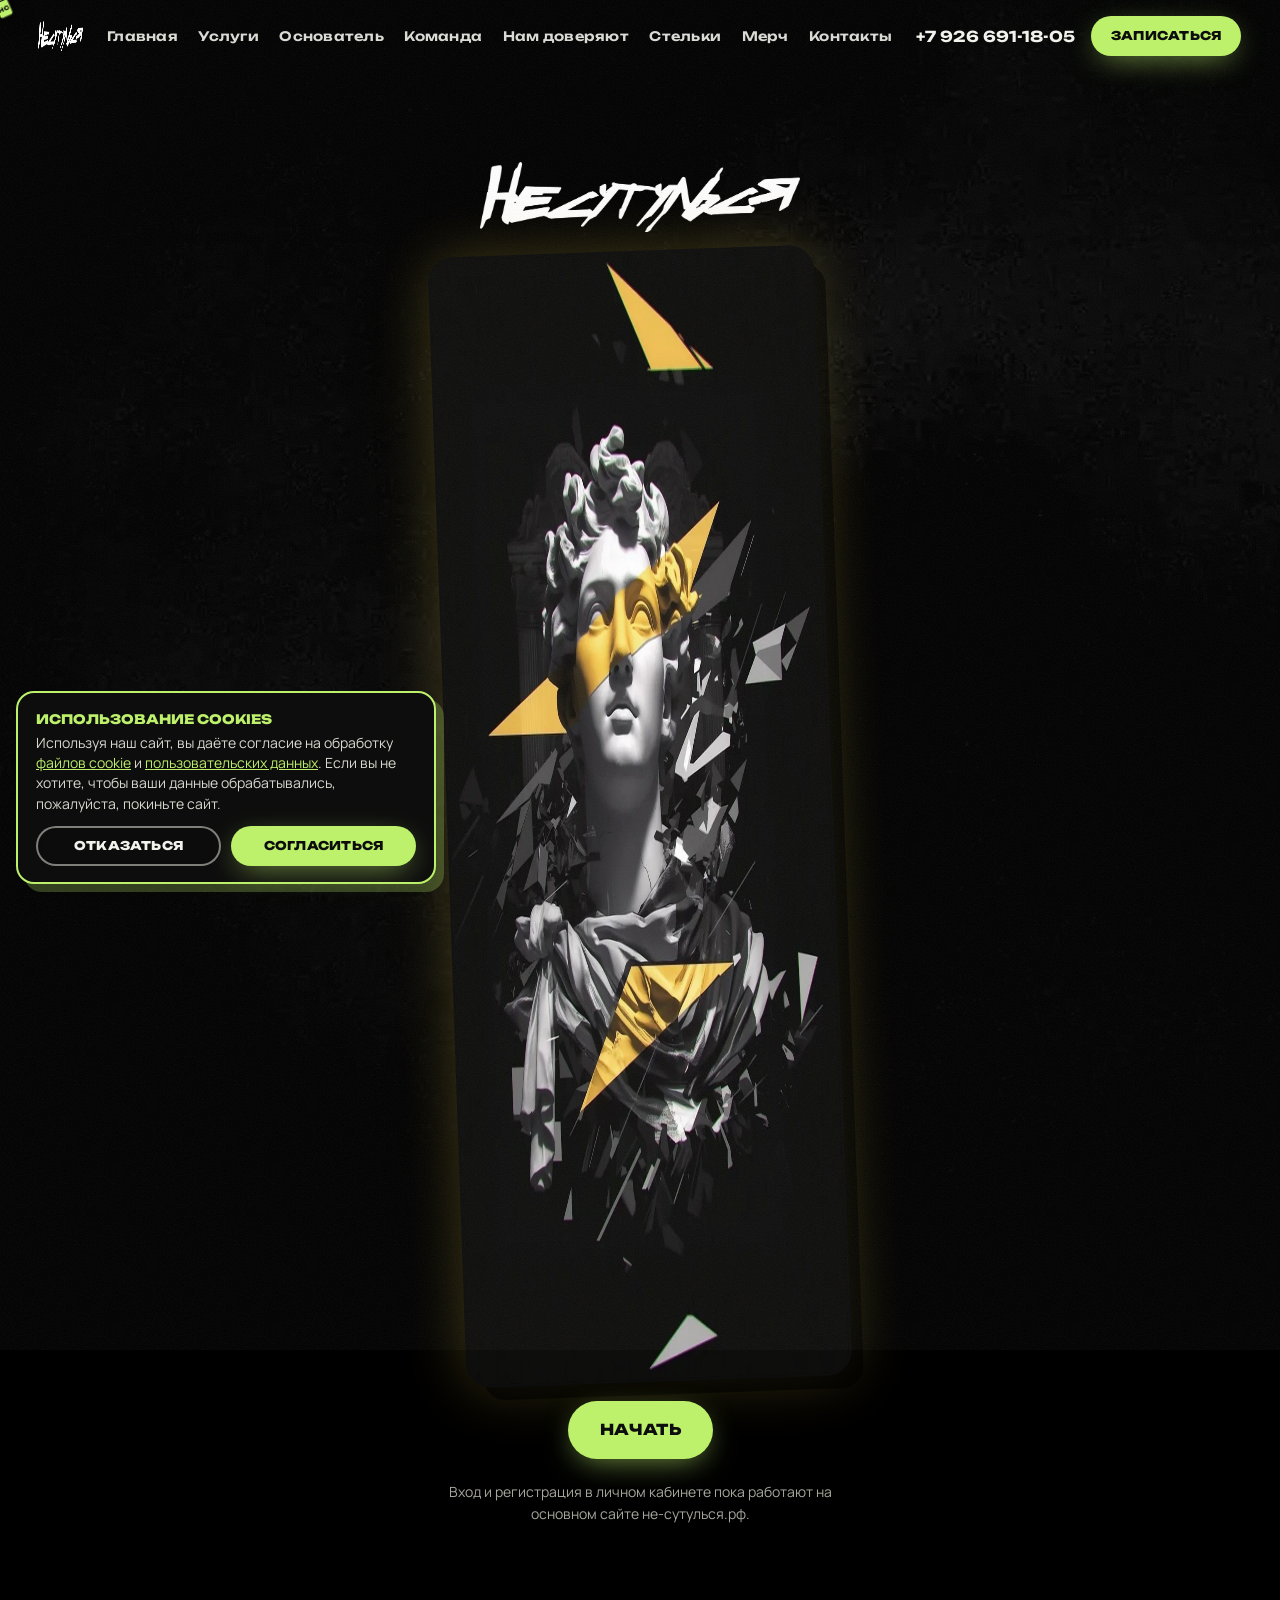
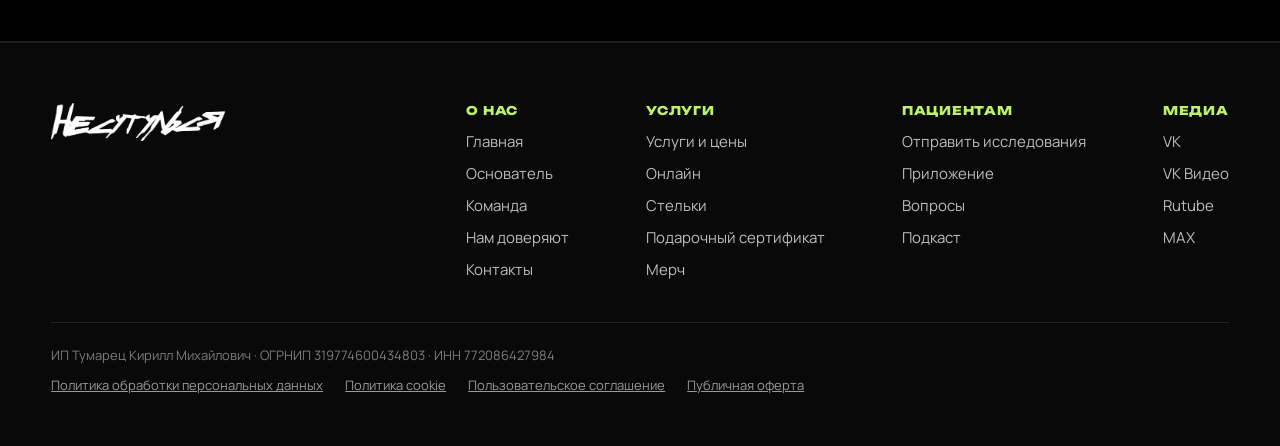
==== commit 71829e75: "Мобильное меню: светлые пункты на тёмном фоне, активный — lime, hover — pink; читаемо при reduced mo" ====
--- a/application/index.html
+++ b/application/index.html
@@ -23,7 +23,7 @@
 <link rel="preload" href="../assets/fonts/wetpaint.woff2" as="font" type="font/woff2" crossorigin>
 <link rel="preload" href="../assets/fonts/unbounded.woff2" as="font" type="font/woff2" crossorigin>
 <link rel="preload" href="../assets/fonts/manrope.woff2" as="font" type="font/woff2" crossorigin>
-<link rel="stylesheet" href="../css/style.css?v=3">
+<link rel="stylesheet" href="../css/style.css?v=4">
 </head>
 <body>
 <a class="skip" href="#main">К содержимому</a>
--- a/css/style.css
+++ b/css/style.css
@@ -751,3 +751,16 @@
   .ben{font-size:11.5px;padding:14px 8px;hyphens:auto;overflow-wrap:anywhere}
   .zapis .spray-title--long{font-size:clamp(28px,8.4vw,48px)}
 }
+.prose tr.grp td:last-child{text-align:left}
+@media (max-width:760px){#docs .spray-title{font-size:clamp(30px,9.4vw,48px)}}
+
+/* ===== МОБИЛЬНОЕ МЕНЮ: читаемые пункты (фикс iOS: lime*multiply давал тёмный фон с тёмным текстом) ===== */
+.mnav{background:#0d0d0d url(../assets/tex/concrete.webp) center/cover;background-blend-mode:normal;color:#f2f2ec}
+.mnav::before{content:"";position:absolute;inset:0;background:linear-gradient(160deg,rgba(13,13,13,.72),rgba(13,13,13,.9));pointer-events:none;z-index:-1}
+.mnav nav a{color:#f2f2ec;-webkit-text-fill-color:#f2f2ec}
+.mnav nav a:hover,.mnav nav a:active,.mnav nav a:focus-visible{color:var(--pink);-webkit-text-fill-color:var(--pink)}
+.mnav nav a[aria-current="page"]{color:var(--lime);-webkit-text-fill-color:var(--lime)}
+.mnav__foot a{color:#f2f2ec}
+.mnav .status{color:var(--mute)}.mnav .status.is-open{color:var(--lime)}.mnav .status.is-open i{background:var(--lime)}
+@media (prefers-reduced-motion:reduce){.mnav nav a{opacity:1!important;transform:none!important;transition:none!important}}
+.hdr__nav a{color:#f2f2ec;opacity:.9}
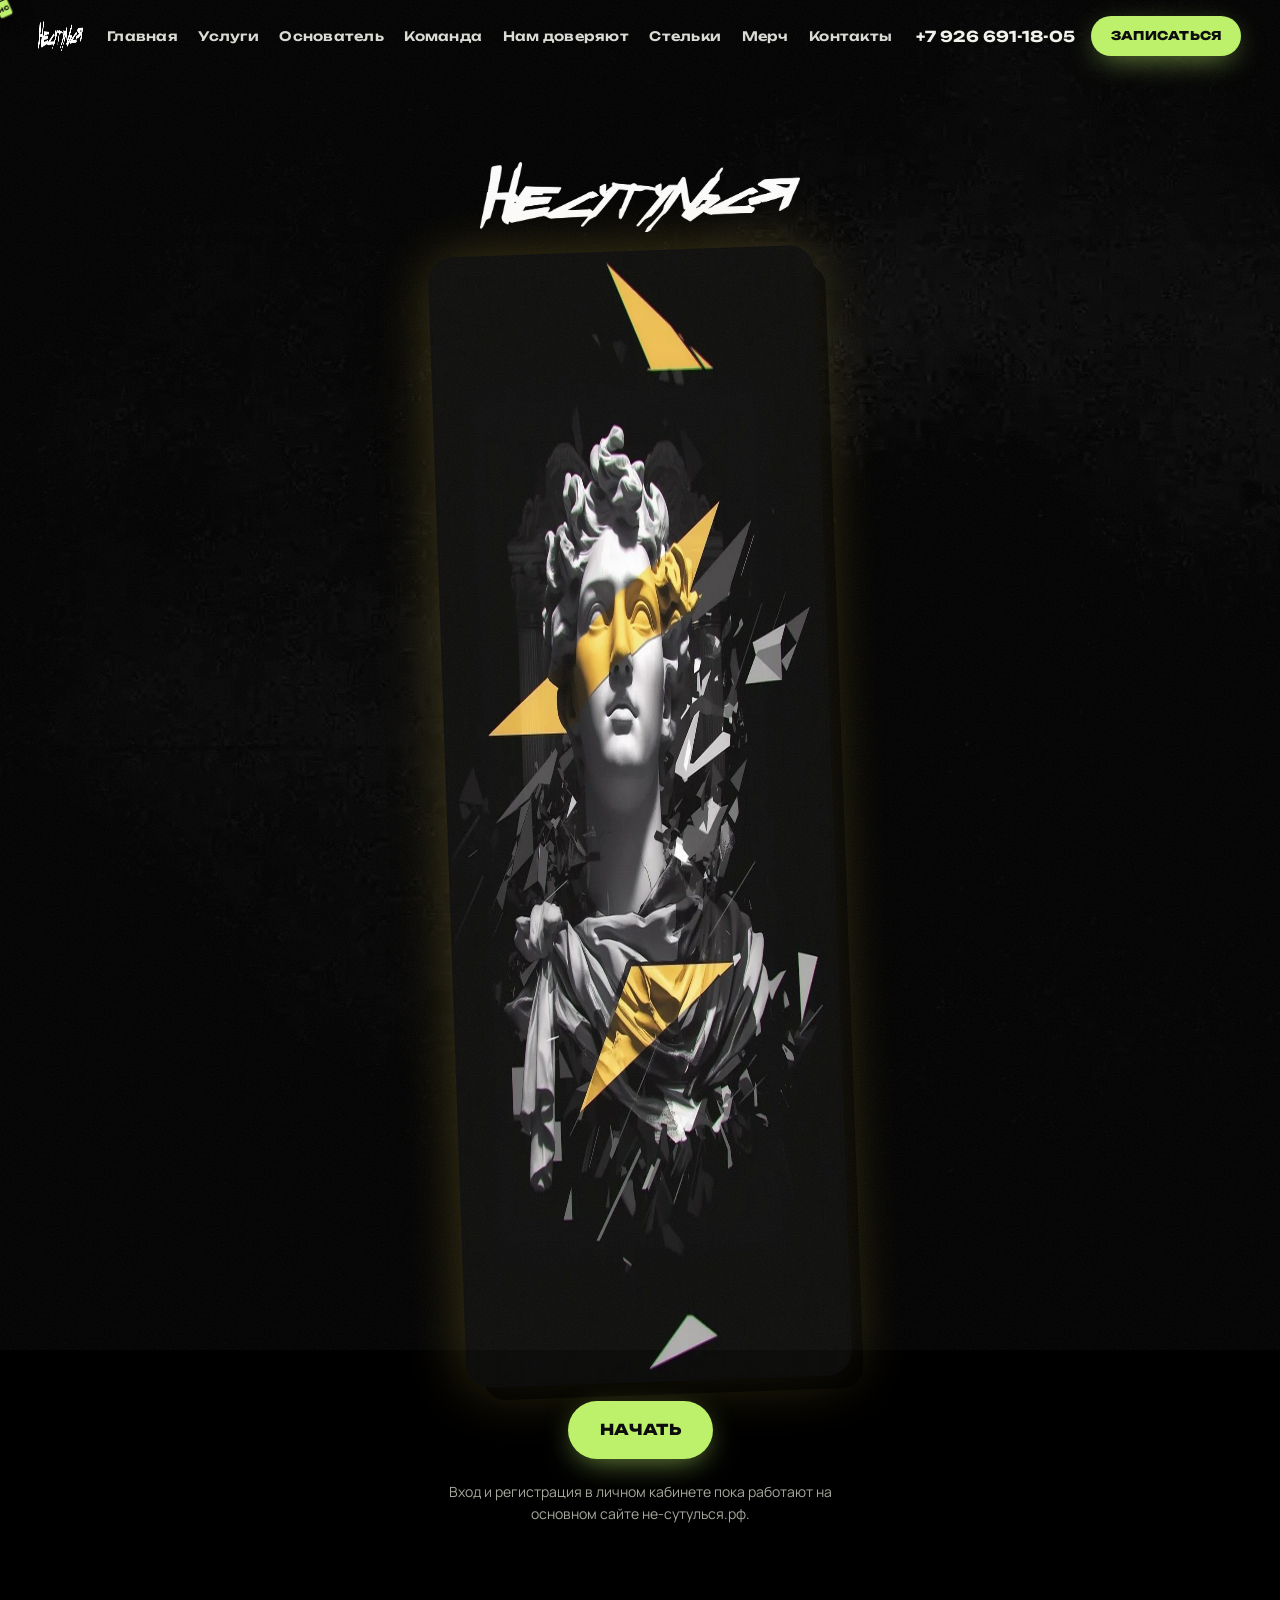
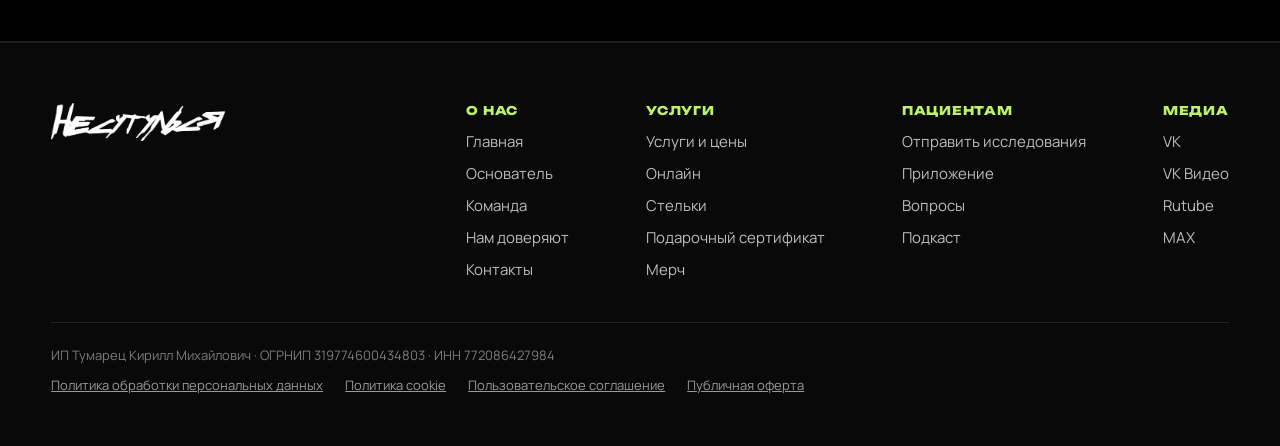
==== commit 435b4961: "Мобильное меню на всех страницах: сброс кэша css/js (?v=5), cookie-баннер под меню" ====
--- a/application/index.html
+++ b/application/index.html
@@ -23,7 +23,7 @@
 <link rel="preload" href="../assets/fonts/wetpaint.woff2" as="font" type="font/woff2" crossorigin>
 <link rel="preload" href="../assets/fonts/unbounded.woff2" as="font" type="font/woff2" crossorigin>
 <link rel="preload" href="../assets/fonts/manrope.woff2" as="font" type="font/woff2" crossorigin>
-<link rel="stylesheet" href="../css/style.css?v=4">
+<link rel="stylesheet" href="../css/style.css?v=5">
 </head>
 <body>
 <a class="skip" href="#main">К содержимому</a>
@@ -98,6 +98,6 @@
 <div class="lightbox" id="lightbox" hidden><button class="lightbox__x" aria-label="Закрыть">×</button><img alt=""></div>
 <!-- /@ftr -->
 
-<script src="../js/main.js?v=3" defer></script>
+<script src="../js/main.js?v=5" defer></script>
 </body>
 </html>
--- a/css/style.css
+++ b/css/style.css
@@ -764,3 +764,4 @@
 .mnav .status{color:var(--mute)}.mnav .status.is-open{color:var(--lime)}.mnav .status.is-open i{background:var(--lime)}
 @media (prefers-reduced-motion:reduce){.mnav nav a{opacity:1!important;transform:none!important;transition:none!important}}
 .hdr__nav a{color:#f2f2ec;opacity:.9}
+.cookie{z-index:102}
